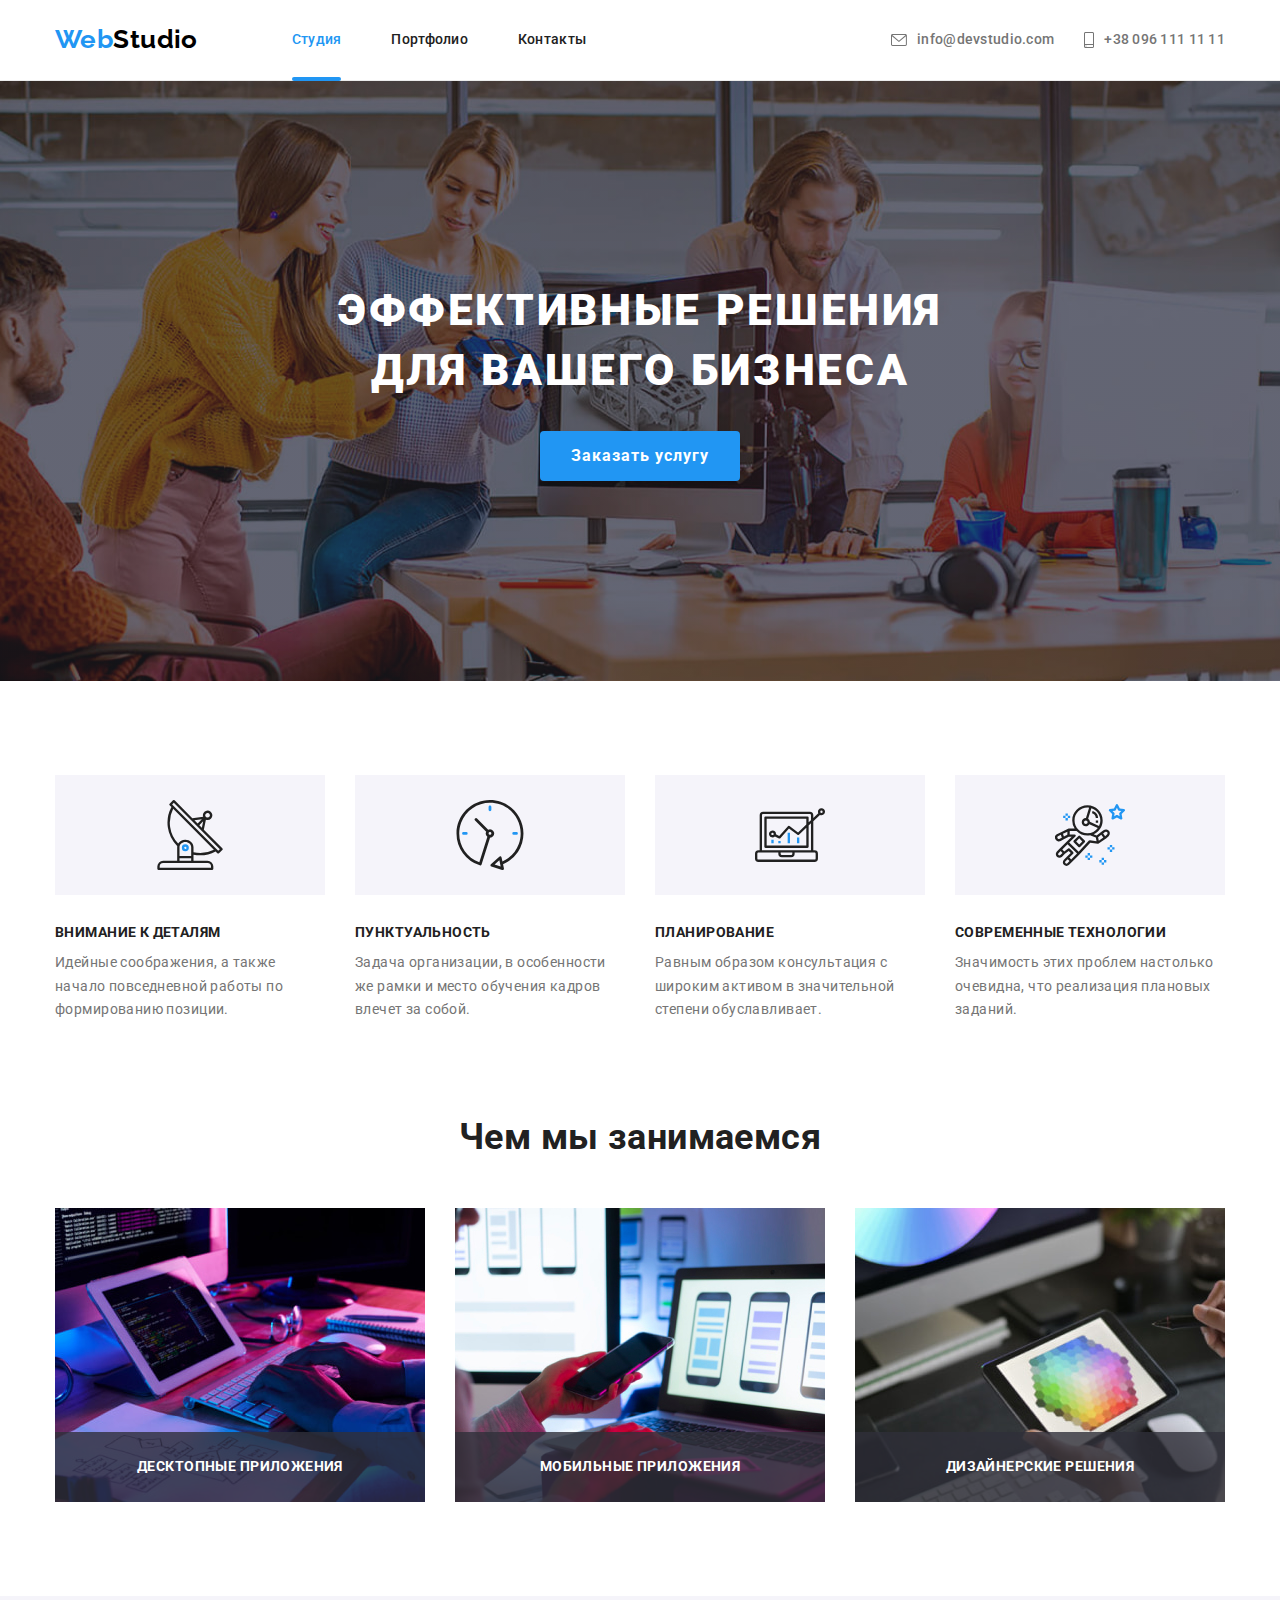
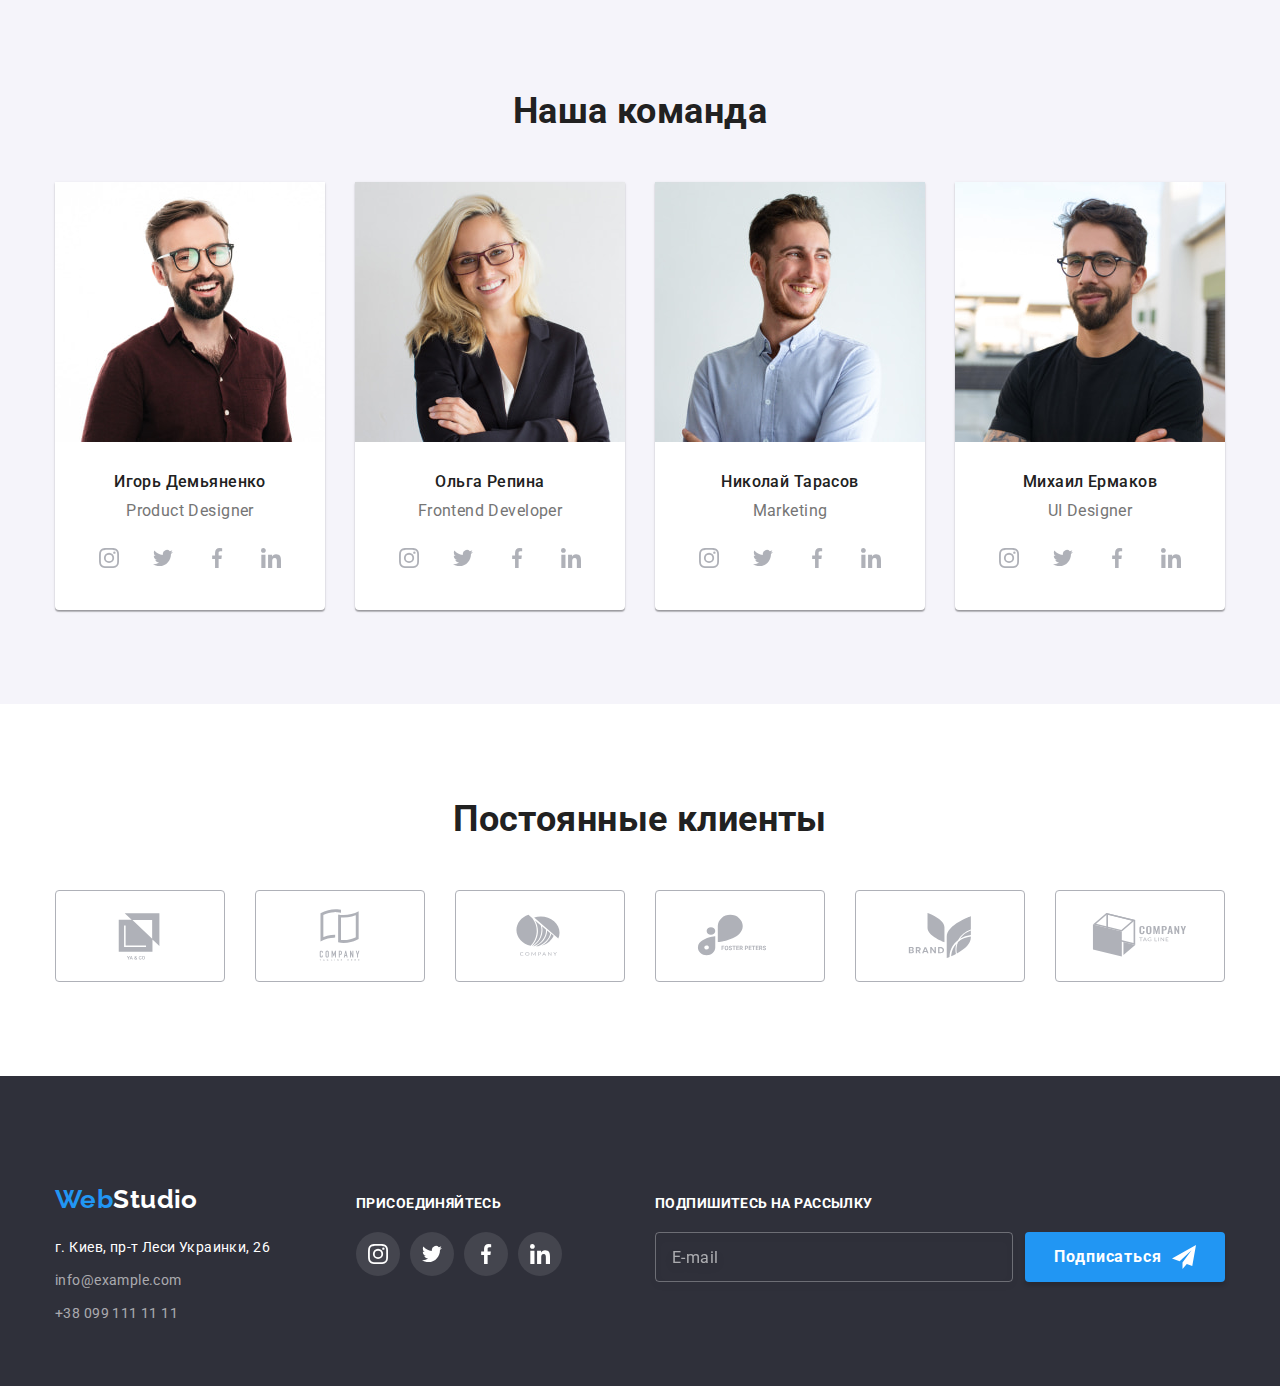
==== index.html @ 142574bc "Initial commit" ====
<!DOCTYPE html>
<html lang="ru">
<head>
    <meta charset="UTF-8">
    <meta http-equiv="X-UA-Compatible" content="IE=edge">
    <meta name="viewport" content="width=device-width, initial-scale=1.0">
    <title>Web studio</title>

    <link rel="preconnect" href="https://fonts.googleapis.com">
    <link rel="preconnect" href="https://fonts.gstatic.com" crossorigin>
    <link href="https://fonts.googleapis.com/css2?family=Raleway:wght@700&family=Roboto:wght@400;500;700;900&display=swap"
        rel="stylesheet">
    <link rel="stylesheet" href="https://cdnjs.cloudflare.com/ajax/libs/modern-normalize/1.1.0/modern-normalize.min.css">
    <link rel="stylesheet" href="./css/main.min.css">
</head>
<body>
<!-- Header -->
<header class="page-header">
    <div class="container">
        <nav class="nav">
            <a href="./" class="logo" lang="en"><span class="logo__accent">Web</span>Studio</a>
            <!-- modile modal -->
            <button class="menu-button is-open" type="button" aria-expanded="false" aria-controls="menu-container" data-menu-button>
                <svg width="40" height="40" aria-label="переключатель мобильного меню">
                    <use class="icon-cross" href="./images/icons.svg#icon-menu"></use>
                    <use class="icon-menu" href="./images/icons.svg#icon-cross"></use>
                </svg>
            </button>

            <div class="menu-container" id="menu-container" data-menu>
                <ul class="site-nav">
                    <li class="site-nav__item"><a href="./" class="site-nav__link site-nav__link--active ">Студия</a></li>
                    <li class="site-nav__item"><a href="./portfolio.html" class="site-nav__link">Портфолио</a></li>
                    <li class="site-nav__item"><a href="" class="site-nav__link">Контакты</a></li>
                </ul>
<!-- Contact-navigation -->
                <ul class="contact-nav">
                    <li class="contact-nav__item">
                        <a href="tel:+380961111111" class="contact-nav__link">
                            <svg class="contact-nav__icon" width="10" height="16">
                                <use href="./images/icons.svg#icon-smartphone"></use>
                            </svg>
                            +38 096 111 11 11
                        </a>
                    </li>
                    <li class="contact-nav__item">
                        <a href="mailto:info@devstudio.com" class="contact-nav__link">
                            <svg class="contact-nav__icon" width="16" height="12">
                                <use href="./images/icons.svg#icon-envelope"></use>
                            </svg>
                            info@devstudio.com
                        </a>
                    </li>
                    
                </ul>

                <!-- Mobile social navigation -->
                <ul class="mobile-social-nav">
                    <li class="mobile-social-nav__item">
                        <a class="mobile-social-nav__link" href="">Instagram</a>
                        <svg class="mobile-social-nav__line" width="1" height="22" fill="none" xmlns="http://www.w3.org/2000/svg">
                            <path stroke="#212121" stroke-opacity=".2" d="M.5 0v22" />
                        </svg>
                    </li>
                    <li class="mobile-social-nav__item">
                        <a class="mobile-social-nav__link" href="">Twitter</a>
                        <svg class="mobile-social-nav__line" width="1" height="22" fill="none" xmlns="http://www.w3.org/2000/svg">
                            <path stroke="#212121" stroke-opacity=".2" d="M.5 0v22" />
                        </svg>
                    </li>
                    <li class="mobile-social-nav__item">
                        <a class="mobile-social-nav__link" href="">Facebook</a>
                        <svg class="mobile-social-nav__line" width="1" height="22" fill="none" xmlns="http://www.w3.org/2000/svg">
                            <path stroke="#212121" stroke-opacity=".2" d="M.5 0v22" />
                        </svg>
                    </li>
                    <li class="mobile-social-nav__item">
                        <a class="mobile-social-nav__link" href="">LinkedIn</a>
                        
                    </li>
                </ul>
            </div>
        </nav>

        
    </div>
</header>


<!-- Main -->
<main>

    <!-- Hero -->
    <section class="hero hero__overlay">
        <div class="container hero__container">
            <h1 class="hero__title">Эффективные решения для вашего бизнеса</h1>
            <button type="button" class="form-button" data-modal-open>Заказать услугу</button>
    
            <!-- Hero Modal Window -->
            <div class="backdrop is-hidden" data-modal>
                <div class="modal">
                    <button type="button" class="modal__close-button" data-modal-close>
                        <svg class="modal__close-icon">
                            <use href="./images/icons.svg#icon-close-black"></use>
                        </svg>
                    </button>
<!-- backdrop is-hidden -->

                    <!-- Hero Modal Form -->
                    <form class="form">
                        <h2 class="form__title">Оставьте свои данные, мы вам перезвоним</h2>
    
                        <label class="form__field">
                            <span class="form__label">Имя</span>
                            <input type="name" name="name" class="form__input">
                            <svg class="form__icon" width="18" height="18">
                                <use href="./images/icons.svg#icon-form-person"></use>
                            </svg>
                        </label>
    
                        <label class="form__field">
                            <span class="form__label">Телефон</span>
                            <input type="tel" name="tel" class="form__input">
                            <svg class="form__icon" width="18" height="18">
                                <use href="./images/icons.svg#icon-form-phone"></use>
                            </svg>
                        </label>
    
                        <label class="form__field">
                            <span class="form__label">Почта</span>
                            <input type="email" name="email" class="form__input">
                            <svg class="form__icon" width="18" height="18">
                                <use href="./images/icons.svg#icon-form-email"></use>
                            </svg>
                        </label>
    
                        <label class="form__field form__field--end">
                            <span class="form__label">Комментарий</span>
                            <textarea name="comment" class="form__textarea" id="user-comment" rows="6"
                                placeholder="Введите текст"></textarea>
                        </label>
    <!-- Checkbox Policy -->
                        <label class="checkbox__field">
                            <input type="checkbox" name="policy" class="checkbox">
                            <span class="checkbox__icon">
                                <svg class="icon-checked" width="16" height="15">
                                    <use href="./images/icons.svg#icon-checked"></use>
                                </svg>
                            </span>
                        
                            <span class="checkbox__label">Соглашаюсь с рассылкой и принимаю <a href=""
                                    class="checkbox__link link">Условия договора</a></span>
    
                        </label>
    
                        <button type="submit" class="form-button">Отправить</button>
                    </form>
                </div>
            </div>
        </div>
    </section>

    <!-- Особенности -->
    <section class="section features__section">
        <div class="container">
            <h2 class="section__title visually-hidden">Особенности</h2>
            <ul class="features">
                <li class="features__item">
                    <div class="features__icon-bgc">
                        <svg class="features__icon">
                            <use href="./images/icons.svg#icon-antenna"></use>
                        </svg>
                    </div>
                    <h3 class="features__title">Внимание к деталям</h3>
                    <p class="features__text">Идейные соображения, а также начало повседневной работы по формированию
                        позиции.</p>
                </li>
    
                <li class="features__item icon-clock">
                    <div class="features__icon-bgc">
                        <svg class="features__icon">
                            <use href="./images/icons.svg#icon-clock"></use>
                        </svg>
                    </div>
                    <h3 class="features__title">Пунктуальность</h3>
                    <p class="features__text">Задача организации, в особенности же рамки и место обучения кадров влечет за
                        собой.</p>
                </li>
    
                <li class="features__item icon-diagram">
                    <div class="features__icon-bgc">
                        <svg class="features__icon">
                            <use href="./images/icons.svg#icon-diagram"></use>
                        </svg>
                    </div>
                    <h3 class="features__title">Планирование</h3>
                    <p class="features__text">Равным образом консультация с широким активом в значительной степени
                        обуславливает.</p>
                </li>
    
                <li class="features__item icon-astronaut">
                    <div class="features__icon-bgc">
                        <svg class="features__icon">
                            <use href="./images/icons.svg#icon-astronaut"></use>
                        </svg>
                    </div>
                    <h3 class="features__title">Современные технологии</h3>
                    <p class="features__text">Значимость этих проблем настолько очевидна, что реализация плановых заданий.
                    </p>
                </li>
            </ul>
        </div>
    </section>

    <!-- Чем мы занимаемся -->
    <section class="section services__section">
        <div class="container">
            <h2 class="section__title">Чем мы занимаемся</h2>
            <ul class="services">
                <li class="services__item">
                    <img src="./images/services/box-1.jpg" alt="Написание кода" width="370" height="294"
                        class="services__thumb">
                    <p class="services__name">Десктопные приложения</p>
                </li>
                <li class="services__item">
                    <img src="./images/services/box-2.jpg" alt="Разработка мобильной версии программы" width="370"
                        height="294" class="services__thumb">
                    <p class="services__name">Мобильные приложения</p>
                </li>
                <li class="services__item">
                    <img src="./images/services/box-3.jpg" alt="Дизайн сайта" width="370" height="294"
                        class="services__thumb">
                    <p class="services__name">Дизайнерские решения</p>
                </li>
            </ul>
        </div>
    </section>
    
    <!-- Наша команда -->
    <section class="team__section section">
        <div class="container">
            <h2 class="section__title">Наша команда</h2>
            <ul class="team-card-set">
    
    
                <!-- Team member №1 -->
                <li class="team-member">
                    <div class="team-member__thumb">
                        <img srcset="
                        ./images/team/T1-270.jpg 270w,
                        ./images/team/T1-450.jpg 450w,
                        ./images/team/T1-354.jpg 354w,
                        ./images/team/T1-540.jpg 540w,
                        ./images/team/T1-708.jpg 708w,
                        ./images/team/T1-900.jpg 900w" 
                        src="./images/team/T1-270.jpg"
                        alt="Игорь Демьяненко"
                        sizes="(min-width:1200px) 270px,(min-width:768px) 354px, (min-width:480px) 450px, 100vw" 
                        class="team-member__img"
                        >
                    </div>
    
                    <div class="team-member__meta">
                        <h3 class="team-member__name">Игорь Демьяненко</h3>
                        <p class="team-member__position" lang="en">Product Designer</p>
                        <!-- Links to social networks of a team member -->
                        <ul class="social-connect">
                            <!-- instagram -->
                            <li class="social-connect__item">
                                <a href="" class="social-connect__link">
                                    <svg class="social-connect__icon" width="20" height="20">
                                        <use href="./images/icons.svg#icon-instagram"></use>
                                    </svg>
                                </a>
                            </li>
                            <!-- twitter -->
                            <li class="social-connect__item">
                                <a href="" class="social-connect__link">
                                    <svg class="social-connect__icon" width="20" height="20">
                                        <use href="./images/icons.svg#icon-twitter"></use>
                                    </svg>
                                </a>
                            </li>
                            <!-- facebook -->
                            <li class="social-connect__item">
                                <a href="" class="social-connect__link">
                                    <svg class="social-connect__icon" width="20" height="20">
                                        <use href="./images/icons.svg#icon-facebook"></use>
                                    </svg>
                                </a>
                            </li>
                            <!-- linkedin -->
                            <li class="social-connect__item">
                                <a href="" class="social-connect__link">
                                    <svg class="social-connect__icon" width="20" height="20">
                                        <use href="./images/icons.svg#icon-linkedin"></use>
                                    </svg>
                                </a>
                            </li>
                        </ul>
                    </div>
                </li>
    
                <!-- Team member №2 -->
                <li class="team-member">
                    <div class="team-member__thumb">
                        <img srcset="
                        ./images/team/T2-270.jpg 270w,
                        ./images/team/T2-450.jpg 450w,
                        ./images/team/T2-354.jpg 354w,
                        ./images/team/T2-540.jpg 540w,
                        ./images/team/T2-708.jpg 708w,
                        ./images/team/T2-900.jpg 900w" 
                        src="./images/team/T2-270.jpg"
                        alt="Ольга Репина"
                        sizes="(min-width:1200px) 270px,(min-width:768px) 354px, (min-width:480px) 450px, 100vw" 
                        class="team-member__img"
                        >
                    </div>
                    <!-- <div class="team-member__thumb">
                        <img srcset="
                        ./images/team/img-1.jpg 270w,
                        ./images/team/img-1@2x.jpg 540w"
                        src="./images/team/img.jpg" 
                        alt="Ольга Репина"
                        sizes="(min-width:1200px) 25vw,(min-width:768px) 50vw, 100vw"
                        class="team-member__img" 
                        >
                    </div> -->
    
                    <div class="team-member__meta">
                        <h3 class="team-member__name">Ольга Репина</h3>
                        <p class="team-member__position" lang="en">Frontend Developer</p>
                        <!-- Links to social networks of a team member -->
                        <ul class="social-connect">
                            <!-- instagram -->
                            <li class="social-connect__item">
                                <a href="" class="social-connect__link">
                                    <svg class="social-connect__icon" width="20" height="20">
                                        <use href="./images/icons.svg#icon-instagram"></use>
                                    </svg>
                                </a>
                            </li>
                            <!-- twitter -->
                            <li class="social-connect__item">
                                <a href="" class="social-connect__link">
                                    <svg class="social-connect__icon" width="20" height="20">
                                        <use href="./images/icons.svg#icon-twitter"></use>
                                    </svg>
                                </a>
                            </li>
                            <!-- facebook -->
                            <li class="social-connect__item">
                                <a href="" class="social-connect__link">
                                    <svg class="social-connect__icon" width="20" height="20">
                                        <use href="./images/icons.svg#icon-facebook"></use>
                                    </svg>
                                </a>
                            </li>
                            <!-- linkedin -->
                            <li class="social-connect__item">
                                <a href="" class="social-connect__link">
                                    <svg class="social-connect__icon" width="20" height="20">
                                        <use href="./images/icons.svg#icon-linkedin"></use>
                                    </svg>
                                </a>
                            </li>
                        </ul>
                    </div>
                </li>
    
                <!-- Team member №3 -->
                <li class="team-member">
                    <div class="team-member__thumb">
                        <img srcset="
                        ./images/team/T3-270.jpg 270w,
                        ./images/team/T3-450.jpg 450w,
                        ./images/team/T3-354.jpg 354w,
                        ./images/team/T3-540.jpg 540w,
                        ./images/team/T3-708.jpg 708w,
                        ./images/team/T3-900.jpg 900w" 
                        src="./images/team/T3-270.jpg"
                        alt="Николай Тарасов"
                        sizes="(min-width:1200px) 270px,(min-width:768px) 354px, (min-width:480px) 450px, 100vw" 
                        class="team-member__img"
                        >
                    </div>
                    <!-- <div class="team-member__thumb"><img 
                        srcset="
                        ./images/team/img-2.jpg 270w,
                        ./images/team/img-2@2x.jpg 540w"
                        src="./images/team/img-2.jpg" 
                        alt="Николай Тарасов" 
                        sizes="(min-width:1200px) 25vw,(min-width:768px) 50vw, 100vw"
                        class="team-member__img"
                        >
                    </div> -->
    
                    <div class="team-member__meta">
                        <h3 class="team-member__name">Николай Тарасов</h3>
                        <p class="team-member__position" lang="en">Marketing</p>
                        <!-- Links to social networks of a team member -->
                        <ul class="social-connect">
                            <!-- instagram -->
                            <li class="social-connect__item">
                                <a href="" class="social-connect__link">
                                    <svg class="social-connect__icon" width="20" height="20">
                                        <use href="./images/icons.svg#icon-instagram"></use>
                                    </svg>
                                </a>
                            </li>
                            <!-- twitter -->
                            <li class="social-connect__item">
                                <a href="" class="social-connect__link">
                                    <svg class="social-connect__icon" width="20" height="20">
                                        <use href="./images/icons.svg#icon-twitter"></use>
                                    </svg>
                                </a>
                            </li>
                            <!-- facebook -->
                            <li class="social-connect__item">
                                <a href="" class="social-connect__link">
                                    <svg class="social-connect__icon" width="20" height="20">
                                        <use href="./images/icons.svg#icon-facebook"></use>
                                    </svg>
                                </a>
                            </li>
                            <!-- linkedin -->
                            <li class="social-connect__item">
                                <a href="" class="social-connect__link">
                                    <svg class="social-connect__icon" width="20" height="20">
                                        <use href="./images/icons.svg#icon-linkedin"></use>
                                    </svg>
                                </a>
                            </li>
                        </ul>
                    </div>
                </li>
    
                <!-- Team member №4 -->
                <li class="team-member">
                    <div class="team-member__thumb">
                        <img srcset="
                        ./images/team/T4-270.jpg 270w,
                        ./images/team/T4-450.jpg 450w,
                        ./images/team/T4-354.jpg 354w,
                        ./images/team/T4-540.jpg 540w,
                        ./images/team/T4-708.jpg 708w,
                        ./images/team/T4-900.jpg 900w" 
                        src="./images/team/T4-270.jpg"
                        alt="Михаил Ермаков"
                        sizes="(min-width:1200px) 270px,(min-width:768px) 354px, (min-width:480px) 450px, 100vw" 
                        class="team-member__img"
                        >
                    </div>
                    <!-- <div class="team-member__thumb"><img 
                        srcset="
                        ./images/team/img-3.jpg 270w,
                        ./images/team/img-3@2x.jpg 540w"
                        src="./images/team/img-3.jpg" 
                        alt="Михаил Ермаков"
                        sizes="(min-width:1200px) 25vw,(min-width:768px) 50vw, 100vw"
                        class="team-member__img"
                        >
                    </div> -->
    
                    <div class="team-member__meta">
                        <h3 class="team-member__name">Михаил Ермаков</h3>
                        <p class="team-member__position" lang="en">UI Designer</p>
                        <!-- Links to social networks of a team member -->
                        <ul class="social-connect">
                            <!-- instagram -->
                            <li class="social-connect__item">
                                <a href="" class="social-connect__link">
                                    <svg class="social-connect__icon" width="20" height="20">
                                        <use href="./images/icons.svg#icon-instagram"></use>
                                    </svg>
                                </a>
                            </li>
                            <!-- twitter -->
                            <li class="social-connect__item">
                                <a href="" class="social-connect__link">
                                    <svg class="social-connect__icon" width="20" height="20">
                                        <use href="./images/icons.svg#icon-twitter"></use>
                                    </svg>
                                </a>
                            </li>
                            <!-- facebook -->
                            <li class="social-connect__item">
                                <a href="" class="social-connect__link">
                                    <svg class="social-connect__icon" width="20" height="20">
                                        <use href="./images/icons.svg#icon-facebook"></use>
                                    </svg>
                                </a>
                            </li>
                            <!-- linkedin -->
                            <li class="social-connect__item">
                                <a href="" class="social-connect__link">
                                    <svg class="social-connect__icon" width="20" height="20">
                                        <use href="./images/icons.svg#icon-linkedin"></use>
                                    </svg>
                                </a>
                            </li>
                        </ul>
                    </div>
                </li>
            </ul>
        </div>
    </section>
    
    <!-- Постоянные клиенты -->
    <section class="section">
        <div class="container">
            <h2 class="section__title">Постоянные клиенты</h2>
            <ul class="clients">
                <li class="clients__item">
                    <a href="" class="clients__link">
                        <svg class="clients__icon">
                            <use href="./images/icons.svg#icon-client-logo-1"></use>
                        </svg>
                    </a>
                </li>
                <li class="clients__item">
                    <a href="" class="clients__link">
                        <svg class="clients__icon">
                            <use href="./images/icons.svg#icon-client-logo-2"></use>
                        </svg>
                    </a>
                </li>
                <li class="clients__item">
                    <a href="" class="clients__link">
                        <svg class="clients__icon">
                            <use href="./images/icons.svg#icon-client-logo-3"></use>
                        </svg>
                    </a>
                </li>
                <li class="clients__item">
                    <a href="" class="clients__link">
                        <svg class="clients__icon">
                            <use href="./images/icons.svg#icon-client-logo-4"></use>
                        </svg>
                    </a>
                </li>
                <li class="clients__item">
                    <a href="" class="clients__link">
                        <svg class="clients__icon">
                            <use href="./images/icons.svg#icon-client-logo-5"></use>
                        </svg>
                    </a>
                </li>
                <li class="clients__item">
                    <a href="" class="clients__link">
                        <svg class="clients__icon">
                            <use href="./images/icons.svg#icon-client-logo-6"></use>
                        </svg>
                    </a>
                </li>
            </ul>
        </div>
    </section>

</main>


<!-- Footer -->
<footer class="page-footer">
    <div class="container page-footer__container">
        <!-- Column-1 -->
        <div class="footer-column-address">
            <a href="./" class="logo logo--inverse" lang="en">
                <span class="logo__accent">Web</span>Studio
            </a>

            <address class="address">
                <ul class="address__list">
                    <li class="address__item"><a href="https://goo.gl/maps/2UURq9KAm3fEJeZc8" target="_blank" rel="noopener noreferrer"
                            class="address__link">г. Киев, пр-т Леси Украинки, 26</a></li>
                    <li class="address__item"><a href="mailto:info@example.com" class="address__link">info@example.com</a></li>
                    <li class="address__item"><a href="tel:+380991111111" class="address__link">+38 099 111 11 11</a></li>
                </ul>
            </address>
        </div>
        <!-- Column-2 -->
        <div class="footer-column-social">
            <h2 class="footer-column__title">присоединяйтесь</h2>
            <ul class="social-connect">
                <!-- instagram -->
                <li class="social-connect__item social-connect__item--darkmode">
                    <a href="" class="social-connect__link">
                        <svg class="social-connect__icon social-connect__icon--darkmode" width="20" height="20">
                            <use href="./images/icons.svg#icon-instagram"></use>
                        </svg>
                    </a>
                </li>
                <!-- twitter -->
                <li class="social-connect__item social-connect__item--darkmode">
                    <a href="" class="social-connect__link">
                        <svg class="social-connect__icon social-connect__icon--darkmode" width="20" height="20">
                            <use href="./images/icons.svg#icon-twitter"></use>
                        </svg>
                    </a>
                </li>
                <!-- facebook -->
                <li class="social-connect__item social-connect__item--darkmode">
                    <a href="" class="social-connect__link">
                        <svg class="social-connect__icon social-connect__icon--darkmode" width="20" height="20">
                            <use href="./images/icons.svg#icon-facebook"></use>
                        </svg>
                    </a>
                </li>
                <!-- linkedin -->
                <li class="social-connect__item social-connect__item--darkmode">
                    <a href="" class="social-connect__link">
                        <svg class="social-connect__icon social-connect__icon--darkmode" width="20" height="20">
                            <use href="./images/icons.svg#icon-linkedin"></use>
                        </svg>
                    </a>
                </li>
            </ul>
        </div>
        <!-- Column-3 -->
        <div class="footer-column-form">
            <h2 class="footer-column__title">Подпишитесь на рассылку</h2>
            <form class="footer-form">
                <label class="footer-form__field">
                    <input type="email" class="footer-form__input" name="E-mail" placeholder="E-mail">
                    <span class="footer-form__label visually-hidden">E-mail</span>
                </label>
                <button type="submit" class="form-button footer__form-button">
                    <span>Подписаться</span>
                    <svg class="form-button__icon form-button__icon--apend" width="24" height="24">
                        <use href="./images/icons.svg#icon-footer-form-send"></use>
                    </svg>
                </button>
            </form>
        </div>
    </div>
</footer>
<script src="./modal.js"></script>   
<script src="./menu.js"></script>
</body>
</html>
---- css/main.min.css ----
body{font-family:Roboto,sans-serif;font-size:14px;line-height:1.71;letter-spacing:0.03em;color:#757575;background-color:#fff}h1,h2,h3,p{margin:0}img{display:block;min-width:100%;height:auto}.container{margin:0 auto;padding:0 15px}@media screen and (min-width: 480px){.container{width:480px}}@media screen and (min-width: 768px){.container{width:768px}}@media screen and (min-width: 1200px){.container{width:1200px}}.form-button,.menu-button,.modal__close-button,.portfolio-button{display:inline-block;font-family:inherit;cursor:pointer;border:none;border-radius:4px}.social-connect,.site-nav,.contact-nav,.mobile-social-nav,.features,.services,.team-card-set,.clients,.filters,.portfolio,.address__list{list-style:none;margin:0;padding:0}.social-connect__link,.site-nav__link,.contact-nav__link,.mobile-social-nav__link,.portfolio__link,.address__link{text-decoration:none;color:inherit}.visually-hidden{position:absolute;white-space:nowrap;width:1px;height:1px;overflow:hidden;border:0;padding:0;clip:rect(0 0 0 0);-webkit-clip-path:inset(50%);clip-path:inset(50%);margin:-1px}.form-button{margin-right:auto;margin-left:auto;padding:0;width:200px;height:50px;font-weight:700;font-size:16px;line-height:1.88;letter-spacing:0.06em;-webkit-box-shadow:0px 4px 4px rgba(0,0,0,0.15);box-shadow:0px 4px 4px rgba(0,0,0,0.15);color:#fff;background:#2196f3;-webkit-transition:background-color 250ms cubic-bezier(0.4, 0, 0.2, 1);transition:background-color 250ms cubic-bezier(0.4, 0, 0.2, 1)}.form-button:hover,.form-button:focus{background-color:#188ce8}.form-button--apend{margin-left:12px}.form-button--prepend{margin-right:12px}.form-button__icon{width:24px;height:24px;fill:#ffffff}.form-button__icon--prepend{margin-right:10px}.form-button__icon--apend{margin-left:10px}.social-connect{display:-webkit-box;display:-ms-flexbox;display:flex;-webkit-box-pack:center;-ms-flex-pack:center;justify-content:center}.social-connect__item{border-radius:50%;background-color:#fff;-webkit-transition:background-color 250ms cubic-bezier(0.4, 0, 0.2, 1);transition:background-color 250ms cubic-bezier(0.4, 0, 0.2, 1)}.social-connect__item:not(:last-child){margin-right:10px}.social-connect__item--darkmode{background-color:rgba(255,255,255,0.1)}.social-connect__item:hover,.social-connect__item:focus{background-color:#2196f3}.social-connect__link{display:block;height:100%;padding:12px}.social-connect__icon{display:block;fill:#afb1b8;-webkit-transition:fill 250ms cubic-bezier(0.4, 0, 0.2, 1);transition:fill 250ms cubic-bezier(0.4, 0, 0.2, 1)}.social-connect__icon--darkmode{fill:#ffffff}.social-connect__item:hover .social-connect__icon,.social-connect__item:focus .social-connect__icon{fill:#ffffff}.page-header{position:relative;border-bottom:1px solid #ececec;background-color:#fff}@media screen and (max-width: 767px){.nav{display:-webkit-box;display:-ms-flexbox;display:flex;-webkit-box-align:center;-ms-flex-align:center;align-items:center;height:60px}}@media screen and (min-width: 768px){.nav{display:-webkit-box;display:-ms-flexbox;display:flex;-webkit-box-align:center;-ms-flex-align:center;align-items:center}}.menu-button{display:block;padding:0;margin-left:auto;background-color:transparent;z-index:998}@media screen and (min-width: 768px){.menu-button{display:none}}.menu-button .icon-cross{display:none}.menu-button.is-open .icon-cross{display:block}.menu-button.is-open .icon-menu{display:none}@media screen and (max-width: 767px){.menu-container{display:none;position:absolute;top:0;left:0;width:100%;padding:48px 15px 48px 40px;background-color:#fff}.menu-container.is-open{display:block;z-index:996}}@media screen and (min-width: 768px){.menu-container{display:-webkit-box;display:-ms-flexbox;display:flex;-webkit-box-align:center;-ms-flex-align:center;align-items:center;margin-left:auto}}@media screen and (max-width: 767px){.site-nav{margin-bottom:302px}}@media screen and (min-width: 768px){.site-nav{display:-webkit-box;display:-ms-flexbox;display:flex}}@media screen and (max-width: 767px){.site-nav__item:not(:last-child){margin-bottom:32px}}@media screen and (min-width: 768px){.site-nav__item:not(:last-child){margin-right:50px}}.site-nav__link{display:block;font-weight:500;letter-spacing:0.02em;color:#212121;-webkit-transition:color 250ms cubic-bezier(0.4, 0, 0.2, 1);transition:color 250ms cubic-bezier(0.4, 0, 0.2, 1)}@media screen and (max-width: 767px){.site-nav__link{font-size:40px;line-height:1.18}}@media screen and (min-width: 768px){.site-nav__link{padding:32px 0;font-size:14px;line-height:1.14}}.site-nav__link:hover,.site-nav__link:focus{color:#2196f3}.site-nav__link--active{position:relative;color:#2196f3}@media screen and (min-width: 768px){.site-nav__link--active::after{position:absolute;bottom:-1px;left:0;content:'';min-width:100%;height:4px;background-color:#2196f3;border-radius:2px}}@media screen and (max-width: 767px){.contact-nav{margin-bottom:64px;margin-left:auto}}@media screen and (min-width: 768px){.contact-nav{display:-webkit-box;display:-ms-flexbox;display:flex;-webkit-box-orient:vertical;-webkit-box-direction:reverse;-ms-flex-direction:column-reverse;flex-direction:column-reverse;margin-left:84px}}@media screen and (min-width: 1200px){.contact-nav{-webkit-box-orient:horizontal;-webkit-box-direction:reverse;-ms-flex-direction:row-reverse;flex-direction:row-reverse;margin-left:305px}}@media screen and (max-width: 767px){.contact-nav__item:first-child{margin-bottom:32px}.contact-nav__item:first-child .contact-nav__link{color:#2196f3;font-size:34px;line-height:1.18}}@media screen and (min-width: 768px) and (max-width: 1199px){.contact-nav__item:first-child{margin-top:10px}}@media screen and (min-width: 1200px){.contact-nav__item:first-child{margin-left:30px}}.contact-nav__link{font-weight:500;letter-spacing:0.02em;-webkit-transition:color 250ms cubic-bezier(0.4, 0, 0.2, 1);transition:color 250ms cubic-bezier(0.4, 0, 0.2, 1)}@media screen and (max-width: 767px){.contact-nav__link{font-size:24px;line-height:1.17}}@media screen and (min-width: 768px){.contact-nav__link{display:-webkit-box;display:-ms-flexbox;display:flex;-webkit-box-align:center;-ms-flex-align:center;align-items:center;font-size:14px;line-height:1.14}}.contact-nav__link:hover,.contact-nav__link:focus{color:#2196f3}.contact-nav__icon{display:block;margin-right:10px;fill:currentColor}@media screen and (max-width: 767px){.contact-nav__icon{display:none}}.mobile-social-nav{display:-webkit-box;display:-ms-flexbox;display:flex}@media screen and (min-width: 768px){.mobile-social-nav{display:none}}.mobile-social-nav__item{display:-webkit-box;display:-ms-flexbox;display:flex;-webkit-box-align:center;-ms-flex-align:center;align-items:center}.mobile-social-nav__line{margin-right:10px;margin-left:10px}.mobile-social-nav__link{font-style:normal;font-weight:500;font-size:18px;line-height:1.22;letter-spacing:0.02em;color:#2196f3}.logo{display:inline-block;font-family:Raleway,sans-serif;font-weight:700;font-size:26px;line-height:1.2;text-decoration:none;color:#000000}.logo--inverse{color:#ffffff}.logo__accent{color:#2196f3}.hero{padding:118px 0;text-align:center;background-color:#2f303a}@media screen and (min-width: 1200px){.hero{padding:200px 0}}.hero__overlay{margin:0 auto;background-image:-webkit-gradient(linear, left top, right top, from(rgba(47,48,58,0.4)), to(rgba(47,48,58,0.4))),url(../images/hero/hero-480.jpg);background-image:linear-gradient(to right, rgba(47,48,58,0.4), rgba(47,48,58,0.4)),url(../images/hero/hero-480.jpg);background-repeat:no-repeat;background-position:center;background-size:cover}@media screen and (min-device-pixel-ratio: 2), screen and (-webkit-min-device-pixel-ratio: 2), screen and (min-resolution: 192dpi), screen and (min-resolution: 2dppx){.hero__overlay{background-image:-webkit-gradient(linear, left top, right top, from(rgba(47,48,58,0.4)), to(rgba(47,48,58,0.4))),url(../images/hero/hero-480@2x.jpg);background-image:linear-gradient(to right, rgba(47,48,58,0.4), rgba(47,48,58,0.4)),url(../images/hero/hero-480@2x.jpg)}}@media screen and (min-width: 480px){.hero__overlay{max-width:768px;background-image:-webkit-gradient(linear, left top, right top, from(rgba(47,48,58,0.4)), to(rgba(47,48,58,0.4))),url(../images/hero/hero-768.jpg);background-image:linear-gradient(to right, rgba(47,48,58,0.4), rgba(47,48,58,0.4)),url(../images/hero/hero-768.jpg)}}@media screen and (min-width: 480px) and (min-device-pixel-ratio: 2), screen and (min-width: 480px) and (-webkit-min-device-pixel-ratio: 2), screen and (min-width: 480px) and (min-resolution: 192dpi), screen and (min-width: 480px) and (min-resolution: 2dppx){.hero__overlay{background-image:-webkit-gradient(linear, left top, right top, from(rgba(47,48,58,0.4)), to(rgba(47,48,58,0.4))),url(../images/hero/hero-768@2x.jpg);background-image:linear-gradient(to right, rgba(47,48,58,0.4), rgba(47,48,58,0.4)),url(../images/hero/hero-768@2x.jpg)}}@media screen and (min-width: 768px){.hero__overlay{max-width:1600px;background-image:-webkit-gradient(linear, left top, right top, from(rgba(47,48,58,0.4)), to(rgba(47,48,58,0.4))),url(../images/hero/hero-1200.jpg);background-image:linear-gradient(to right, rgba(47,48,58,0.4), rgba(47,48,58,0.4)),url(../images/hero/hero-1200.jpg)}}@media screen and (min-width: 768px) and (min-device-pixel-ratio: 2), screen and (min-width: 768px) and (-webkit-min-device-pixel-ratio: 2), screen and (min-width: 768px) and (min-resolution: 192dpi), screen and (min-width: 768px) and (min-resolution: 2dppx){.hero__overlay{background-image:-webkit-gradient(linear, left top, right top, from(rgba(47,48,58,0.4)), to(rgba(47,48,58,0.4))),url(../images/hero/hero-1200@2x.jpg);background-image:linear-gradient(to right, rgba(47,48,58,0.4), rgba(47,48,58,0.4)),url(../images/hero/hero-1200@2x.jpg)}}.hero__title{margin-bottom:30px;margin-right:auto;margin-left:auto;max-width:360px;font-weight:900;font-size:26px;line-height:1.62;letter-spacing:0.06em;text-transform:uppercase;color:#ffffff}@media screen and (min-width: 1200px){.hero__title{max-width:696px;font-size:44px;line-height:1.36}}.backdrop{position:fixed;left:0;top:0;width:100%;height:100%;background-color:rgba(0,0,0,0.2);opacity:1;-webkit-transition:opacity 250ms cubic-bezier(0.4, 0, 0.2, 1);transition:opacity 250ms cubic-bezier(0.4, 0, 0.2, 1);z-index:999;overflow-y:scroll}.modal{position:relative;left:50%;top:50%;-webkit-transform:translate(-50%, -50%) scale(1);transform:translate(-50%, -50%) scale(1);width:calc(100% - 30px);background-color:#fff;border-radius:4px;-webkit-box-shadow:0px 1px 3px rgba(0,0,0,0.12),0px 1px 1px rgba(0,0,0,0.14),0px 2px 1px rgba(0,0,0,0.2);box-shadow:0px 1px 3px rgba(0,0,0,0.12),0px 1px 1px rgba(0,0,0,0.14),0px 2px 1px rgba(0,0,0,0.2);opacity:1;-webkit-transition:opacity 250ms cubic-bezier(0.4, 0, 0.2, 1),-webkit-transform 250ms cubic-bezier(0.4, 0, 0.2, 1);transition:opacity 250ms cubic-bezier(0.4, 0, 0.2, 1),-webkit-transform 250ms cubic-bezier(0.4, 0, 0.2, 1);transition:transform 250ms cubic-bezier(0.4, 0, 0.2, 1),opacity 250ms cubic-bezier(0.4, 0, 0.2, 1);transition:transform 250ms cubic-bezier(0.4, 0, 0.2, 1),opacity 250ms cubic-bezier(0.4, 0, 0.2, 1),-webkit-transform 250ms cubic-bezier(0.4, 0, 0.2, 1)}@media screen and (min-width: 480px){.modal{width:450px}}@media screen and (min-width: 1200px){.modal{width:528px}}.backdrop.is-hidden .modal{-webkit-transform:translate(-50%, -50%) scale(0.5);transform:translate(-50%, -50%) scale(0.5);opacity:0}.backdrop.is-hidden{opacity:0;visibility:hidden;pointer-events:none}.modal__close-button{position:absolute;right:8px;top:8px;width:30px;height:30px;padding:6px;fill:#000;background-color:transparent;border:1px solid rgba(0,0,0,0.1);border-radius:50%;-webkit-transition:fill 250ms cubic-bezier(0.4, 0, 0.2, 1);transition:fill 250ms cubic-bezier(0.4, 0, 0.2, 1)}.modal__close-button:hover,.modal__close-button:focus{fill:#2196f3}.modal__close-icon{width:100%;height:100%}.form{padding:40px;text-align:center}.form__title{margin-bottom:30px;font-size:20px;line-height:1.5;color:#212121}@media screen and (min-width: 1200px){.form__title{line-height:1.15}}.form__field{position:relative;display:block;margin-bottom:28px;letter-spacing:0.01em}.form__field--end{margin-bottom:20px}.form__label{position:absolute;left:0;top:0;-webkit-transform:translateY(calc(-1 * (100% + 4px)));transform:translateY(calc(-1 * (100% + 4px)));font-size:12px;line-height:1.17}.form__input,.form__textarea{width:100%;height:40px;margin:0;padding-left:42px;padding-right:16px;font-size:14px;line-height:1.14;letter-spacing:0.01em;border:1px solid rgba(33,33,33,0.2);border-radius:4px;color:#212121;-webkit-transition:border 250ms cubic-bezier(0.4, 0, 0.2, 1);transition:border 250ms cubic-bezier(0.4, 0, 0.2, 1)}.form__input:focus-visible,.form__textarea:focus-visible{outline:1px solid #2196f3}.form__field:hover .form__input,.form__field:hover .form__textarea,.form__field:focus .form__input,.form__field:focus .form__textarea{border:1px solid #2196f3}.form__textarea{resize:none;height:120px;padding:12px 16px}.form__textarea::-webkit-input-placeholder{color:rgba(117,117,117,0.5)}.form__textarea:-ms-input-placeholder{color:rgba(117,117,117,0.5)}.form__textarea::-ms-input-placeholder{color:rgba(117,117,117,0.5)}.form__textarea::placeholder{color:rgba(117,117,117,0.5)}.form__icon{position:absolute;top:50%;left:15px;-webkit-transform:translateY(-50%);transform:translateY(-50%);fill:#212121;-webkit-transition:fill 250ms cubic-bezier(0.4, 0, 0.2, 1);transition:fill 250ms cubic-bezier(0.4, 0, 0.2, 1)}.form__field:hover .form__icon,.form__field:focus .form__icon{fill:#2196f3}.form__input:focus-visible+.form__icon,.form__textarea:focus-visible+.form__icon{fill:#2196f3}.checkbox__field{display:-webkit-box;display:-ms-flexbox;display:flex;-webkit-box-align:center;-ms-flex-align:center;align-items:center;-webkit-box-pack:center;-ms-flex-pack:center;justify-content:center;margin-bottom:30px}.checkbox{position:absolute;white-space:nowrap;width:1px;height:1px;overflow:hidden;border:0;padding:0;clip:rect(0 0 0 0);-webkit-clip-path:inset(50%);clip-path:inset(50%);margin:-1px}.checkbox__icon{position:relative;display:block;width:16px;height:15px;border:2px solid #212121;border-radius:2px;-webkit-transition:border-color 250ms cubic-bezier(0.4, 0, 0.2, 1);transition:border-color 250ms cubic-bezier(0.4, 0, 0.2, 1)}.icon-checked{position:absolute;left:-2px;top:-2px;opacity:0;-webkit-transition:opacity 250ms cubic-bezier(0.4, 0, 0.2, 1);transition:opacity 250ms cubic-bezier(0.4, 0, 0.2, 1)}.checkbox:checked+.checkbox__icon .icon-checked{opacity:1}.checkbox:checked+.checkbox__icon{border-color:#2196f3}.checkbox__label{margin-left:8px;font-size:12px;line-height:1.17}.checkbox__link{color:#2196f3;font-size:12px;line-height:1.17;-webkit-text-decoration-line:underline;text-decoration-line:underline}.section{padding:60px 0}@media screen and (min-width: 1200px){.section{padding:94px 0}}.section__title{margin-bottom:50px;font-size:36px;line-height:1.167;text-align:center;color:#212121}.features__section{padding-bottom:0}@media screen and (min-width: 768px){.features{display:-webkit-box;display:-ms-flexbox;display:flex;-ms-flex-wrap:wrap;flex-wrap:wrap;margin-left:calc(-1 * 30px);margin-top:calc(-1 * 30px)}}@media screen and (min-width: 768px){.features__item{-ms-flex-preferred-size:calc(100% / 2 - 30px);flex-basis:calc(100% / 2 - 30px);margin-left:30px;margin-top:30px}}@media screen and (min-width: 1200px){.features__item{-ms-flex-preferred-size:calc(100% / 4 - 30px);flex-basis:calc(100% / 4 - 30px);margin-left:30px;margin-top:30px}}@media screen and (max-width: 768px){.features__item{margin-bottom:30px}}.features__icon-bgc{display:-webkit-box;display:-ms-flexbox;display:flex;-webkit-box-pack:center;-ms-flex-pack:center;justify-content:center;-webkit-box-align:center;-ms-flex-align:center;align-items:center;height:120px;margin-bottom:30px;background-color:#f5f4fa}.features__icon{width:70px;height:70px}.features__title{margin-bottom:10px;font-size:14px;line-height:1.14;text-transform:uppercase;color:#212121}@media screen and (max-width: 767px){.features__title{text-align:center}}@media screen and (max-width: 1199px){.services__section{display:none}}.services{display:-webkit-box;display:-ms-flexbox;display:flex}.services__item{position:relative;text-align:center}.services__item:not(:last-child){margin-right:30px}.services__item::before{position:absolute;bottom:0;left:0;content:'';display:inline-block;min-height:70px;width:100%;padding:27px 0;background-color:rgba(47,48,58,0.8)}.services__name{position:absolute;bottom:0;left:0;display:block;width:100%;padding:27px 0;font-weight:700;line-height:1.14;text-transform:uppercase;text-align:center;color:#ffffff}.team__section{background-color:#f5f4fa}@media screen and (min-width: 768px){.team-card-set{display:-webkit-box;display:-ms-flexbox;display:flex;-ms-flex-wrap:wrap;flex-wrap:wrap;margin-left:calc(-1 * 30px);margin-top:calc(-1 * 30px)}}.team-member{background-color:#fff;-webkit-box-shadow:0px 1px 3px rgba(0,0,0,0.12),0px 1px 1px rgba(0,0,0,0.14),0px 2px 1px rgba(0,0,0,0.2);box-shadow:0px 1px 3px rgba(0,0,0,0.12),0px 1px 1px rgba(0,0,0,0.14),0px 2px 1px rgba(0,0,0,0.2);border-radius:0px 0px 4px 4px}@media screen and (max-width: 767px){.team-member{margin-bottom:30px}}@media screen and (min-width: 768px){.team-member{-ms-flex-preferred-size:calc(100% / 2 - 30px);flex-basis:calc(100% / 2 - 30px);margin-left:30px;margin-top:30px}}@media screen and (min-width: 1200px){.team-member{-ms-flex-preferred-size:calc(100% / 4 - 30px);flex-basis:calc(100% / 4 - 30px);margin-left:30px;margin-top:30px}}.team-member__meta{padding-top:30px;padding-bottom:30px}.team-member__name{margin-bottom:10px;font-weight:500;font-size:16px;line-height:1.19;text-align:center;color:#212121}.team-member__position{margin-bottom:16px;font-weight:400;font-size:16px;line-height:1.19;text-align:center}.clients{display:-webkit-box;display:-ms-flexbox;display:flex;-ms-flex-wrap:wrap;flex-wrap:wrap;margin-left:calc(-1 * 30px);margin-top:calc(-1 * 30px);-webkit-box-pack:center;-ms-flex-pack:center;justify-content:center}.clients__item{min-width:170px;height:92px}@media screen and (max-width: 767px){.clients__item{-ms-flex-preferred-size:calc(100% / 2 - 30px);flex-basis:calc(100% / 2 - 30px);margin-left:30px;margin-top:30px}}@media screen and (min-width: 768px){.clients__item{-ms-flex-preferred-size:calc(100% / 3 - 30px);flex-basis:calc(100% / 3 - 30px);margin-left:30px;margin-top:30px}}@media screen and (min-width: 1200px){.clients__item{-ms-flex-preferred-size:calc(100% / 6 - 30px);flex-basis:calc(100% / 6 - 30px);margin-left:30px;margin-top:30px}}.clients__link{display:-webkit-box;display:-ms-flexbox;display:flex;-webkit-box-pack:center;-ms-flex-pack:center;justify-content:center;-webkit-box-align:center;-ms-flex-align:center;align-items:center;height:92px;fill:#afb1b8;border:1px solid #afb1b8;border-radius:4px;-webkit-transition:border 250ms cubic-bezier(0.4, 0, 0.2, 1);transition:border 250ms cubic-bezier(0.4, 0, 0.2, 1)}.clients__link:hover,.clients__link:focus{border:1px solid #2196f3}.clients__icon{width:106px;height:60px;-webkit-transition:fill 250ms cubic-bezier(0.4, 0, 0.2, 1);transition:fill 250ms cubic-bezier(0.4, 0, 0.2, 1)}.clients__link:hover .clients__icon,.clients__link:focus .clients__icon{fill:#2196f3}.filters{display:-webkit-box;display:-ms-flexbox;display:flex;-ms-flex-wrap:wrap;flex-wrap:wrap;margin-bottom:50px}@media screen and (max-width: 767px){.filters{-ms-flex-line-pack:justify;align-content:space-between;height:91px}}@media screen and (min-width: 768px){.filters{-webkit-box-pack:center;-ms-flex-pack:center;justify-content:center}}.filters__item:not(:last-child){margin-right:8px}.portfolio-button{-ms-flex-negative:0;flex-shrink:0;padding:6px 22px;font-weight:500;font-size:16px;line-height:1.62;text-align:center;color:#212121;background-color:#f5f4fa;-webkit-transition:color 250ms cubic-bezier(0.4, 0, 0.2, 1),background-color 250ms cubic-bezier(0.4, 0, 0.2, 1),-webkit-box-shadow 250ms cubic-bezier(0.4, 0, 0.2, 1);transition:color 250ms cubic-bezier(0.4, 0, 0.2, 1),background-color 250ms cubic-bezier(0.4, 0, 0.2, 1),-webkit-box-shadow 250ms cubic-bezier(0.4, 0, 0.2, 1);transition:color 250ms cubic-bezier(0.4, 0, 0.2, 1),background-color 250ms cubic-bezier(0.4, 0, 0.2, 1),box-shadow 250ms cubic-bezier(0.4, 0, 0.2, 1);transition:color 250ms cubic-bezier(0.4, 0, 0.2, 1),background-color 250ms cubic-bezier(0.4, 0, 0.2, 1),box-shadow 250ms cubic-bezier(0.4, 0, 0.2, 1),-webkit-box-shadow 250ms cubic-bezier(0.4, 0, 0.2, 1)}.portfolio-button:hover,.portfolio-button:focus{color:#fff;background-color:#2196f3;-webkit-box-shadow:0px 3px 1px rgba(0,0,0,0.1),0px 1px 2px rgba(0,0,0,0.08),0px 2px 2px rgba(0,0,0,0.12);box-shadow:0px 3px 1px rgba(0,0,0,0.1),0px 1px 2px rgba(0,0,0,0.08),0px 2px 2px rgba(0,0,0,0.12)}@media screen and (min-width: 768px){.portfolio{display:-webkit-box;display:-ms-flexbox;display:flex;-ms-flex-wrap:wrap;flex-wrap:wrap;margin-left:calc(-1 * 30px);margin-top:calc(-1 * 30px)}}.portfolio__item{-webkit-transition:-webkit-box-shadow 250ms cubic-bezier(0.4, 0, 0.2, 1);transition:-webkit-box-shadow 250ms cubic-bezier(0.4, 0, 0.2, 1);transition:box-shadow 250ms cubic-bezier(0.4, 0, 0.2, 1);transition:box-shadow 250ms cubic-bezier(0.4, 0, 0.2, 1), -webkit-box-shadow 250ms cubic-bezier(0.4, 0, 0.2, 1)}@media screen and (max-width: 767px){.portfolio__item:not(:last-child){margin-bottom:30px}}@media screen and (min-width: 768px){.portfolio__item{-ms-flex-preferred-size:calc(100% / 2 - 30px);flex-basis:calc(100% / 2 - 30px);margin-left:30px;margin-top:30px}}@media screen and (min-width: 1200px){.portfolio__item{-ms-flex-preferred-size:calc(100% / 3 - 30px);flex-basis:calc(100% / 3 - 30px);margin-left:30px;margin-top:30px}}.portfolio__item:hover,.portfolio__itemfocus{-webkit-box-shadow:0px 1px 1px rgba(0,0,0,0.12),0px 4px 4px rgba(0,0,0,0.06),1px 4px 6px rgba(0,0,0,0.16);box-shadow:0px 1px 1px rgba(0,0,0,0.12),0px 4px 4px rgba(0,0,0,0.06),1px 4px 6px rgba(0,0,0,0.16)}.portfolio__thumb{position:relative;overflow:hidden}@media screen and (min-width: 480px){.portfolio__img{width:100%}}.portfolio__overlay{position:absolute;left:0;top:0;-webkit-transform:translatey(100%);transform:translatey(100%);width:100%;height:100%;padding:63px 24px;background-color:rgba(33,150,243,0.9);-webkit-transition:-webkit-transform 250ms cubic-bezier(0.4, 0, 0.2, 1);transition:-webkit-transform 250ms cubic-bezier(0.4, 0, 0.2, 1);transition:transform 250ms cubic-bezier(0.4, 0, 0.2, 1);transition:transform 250ms cubic-bezier(0.4, 0, 0.2, 1), -webkit-transform 250ms cubic-bezier(0.4, 0, 0.2, 1)}.portfolio__item:hover .portfolio__overlay,.portfolio__item:focus .portfolio__overlay{-webkit-transform:translateX(0);transform:translateX(0)}.portfolio__content{font-size:18px;line-height:1.56;color:#ffffff}.portfolio__meta{padding:20px 24px;border-bottom:1px solid #eeeeee;border-left:1px solid #eeeeee;border-right:1px solid #eeeeee}.portfolio__name{font-size:18px;line-height:2;letter-spacing:0.06em;color:#212121}.portfolio__branch{font-size:16px;line-height:1.87}.page-footer{padding-top:60px;padding-bottom:60px;color:#fff;background-color:#2f303a;text-align:center}@media screen and (min-width: 1200px){.page-footer{text-align:left}}@media screen and (min-width: 768px){.page-footer__container{display:-webkit-box;display:-ms-flexbox;display:flex;-ms-flex-wrap:wrap;flex-wrap:wrap;-webkit-box-align:baseline;-ms-flex-align:baseline;align-items:baseline}}@media screen and (min-width: 1200px){.page-footer__container{-ms-flex-wrap:no-wrap;flex-wrap:no-wrap}}.footer-column__title{margin-bottom:20px;font-size:14px;line-height:1.14;text-transform:uppercase}@media screen and (min-width: 768px) and (max-width: 1199px){.footer-column-address{width:232px;margin-left:61px}}@media screen and (min-width: 1200px){.footer-column-address{width:231px}}.address{margin-top:20px}.address__item:not(:first-child){color:rgba(255,255,255,0.6)}.address__item:not(:last-child){margin-bottom:9px}.address__link{font-style:normal;-webkit-transition:color 250ms cubic-bezier(0.4, 0, 0.2, 1);transition:color 250ms cubic-bezier(0.4, 0, 0.2, 1)}.address__link:hover,.address__link:focus{color:#2196f3}@media screen and (max-width: 767px){.footer-column-social{margin-top:60px}}@media screen and (min-width: 768px){.footer-column-social{margin-left:165px}}@media screen and (min-width: 1200px){.footer-column-social{margin-left:70px}}.footer-column-form{margin-top:60px}@media screen and (min-width: 768px){.footer-column-form{margin-left:166px;width:450px}}@media screen and (min-width: 1200px){.footer-column-form{margin-left:auto;width:570px}}@media screen and (min-width: 1200px){.footer-form{display:-webkit-box;display:-ms-flexbox;display:flex}}.footer-form__field{display:inline-block;width:100%}@media screen and (max-width: 1199px){.footer-form__field{margin-bottom:20px}}.footer-form__input{width:358px;height:50px;padding-left:16px;padding-right:16px;margin:0;font-size:16px;line-height:1.25;letter-spacing:0.03em;border:1px solid rgba(255,255,255,0.3);-webkit-filter:drop-shadow(0px 4px 4px rgba(0,0,0,0.15));filter:drop-shadow(0px 4px 4px rgba(0,0,0,0.15));border-radius:4px;color:inherit;background-color:transparent}.footer-form__input::-webkit-input-placeholder{color:rgba(255,255,255,0.6)}.footer-form__input:-ms-input-placeholder{color:rgba(255,255,255,0.6)}.footer-form__input::-ms-input-placeholder{color:rgba(255,255,255,0.6)}.footer-form__input::placeholder{color:rgba(255,255,255,0.6)}.footer__form-button{display:-webkit-inline-box;display:-ms-inline-flexbox;display:inline-flex;-webkit-box-align:center;-ms-flex-align:center;align-items:center;-webkit-box-pack:center;-ms-flex-pack:center;justify-content:center;-ms-flex-negative:0;flex-shrink:0;margin-left:12px;margin-right:0}
/*# sourceMappingURL=main.min.css.map */
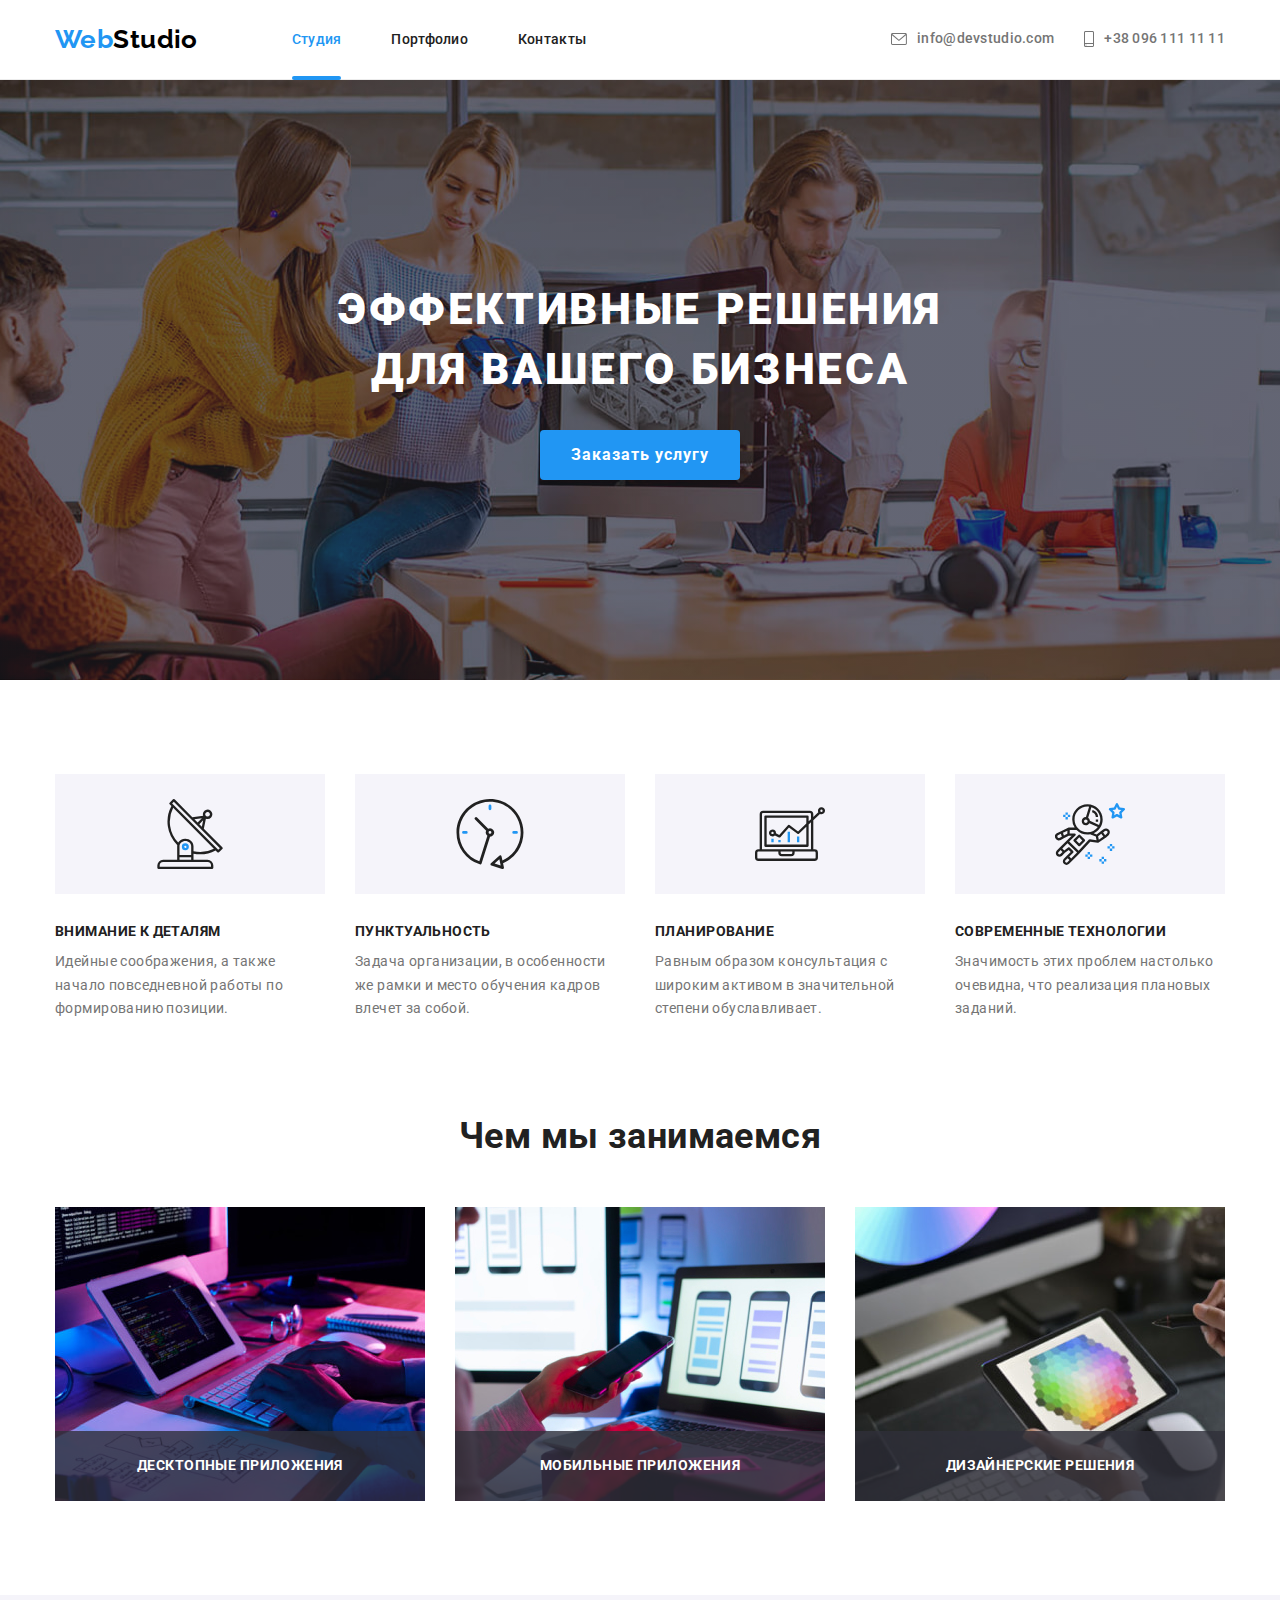
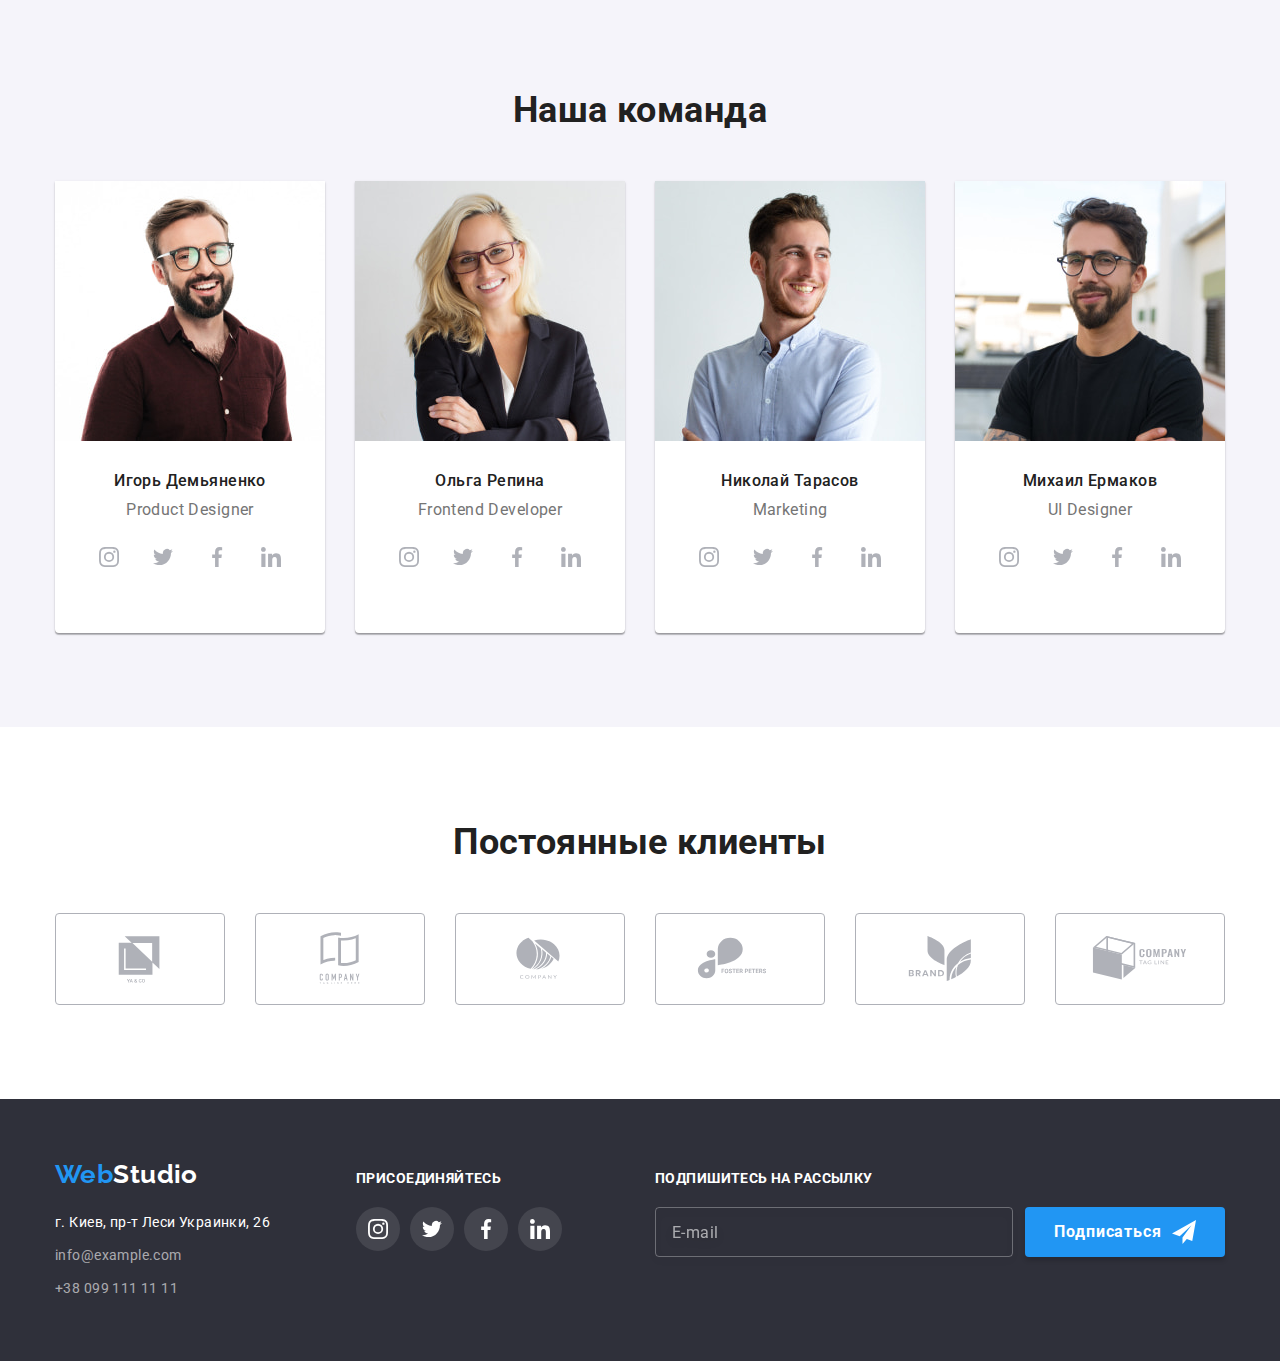
==== commit 985f8620: "mobile menu btn fix" ====
--- a/index.html
+++ b/index.html
@@ -20,10 +20,10 @@
         <nav class="nav">
             <a href="./" class="logo" lang="en"><span class="logo__accent">Web</span>Studio</a>
             <!-- modile modal -->
-            <button class="menu-button is-open" type="button" aria-expanded="false" aria-controls="menu-container" data-menu-button>
+            <button class="menu-button" type="button" aria-expanded="false" aria-controls="menu-container" data-menu-button>
                 <svg width="40" height="40" aria-label="переключатель мобильного меню">
-                    <use class="icon-cross" href="./images/icons.svg#icon-menu"></use>
-                    <use class="icon-menu" href="./images/icons.svg#icon-cross"></use>
+                    <use class="icon-cross" href="./images/icons.svg#icon-cross"></use>
+                    <use class="icon-menu" href="./images/icons.svg#icon-menu"></use>
                 </svg>
             </button>
 
--- a/css/main.min.css
+++ b/css/main.min.css
@@ -1,2 +1,2 @@
-body{font-family:Roboto,sans-serif;font-size:14px;line-height:1.71;letter-spacing:0.03em;color:#757575;background-color:#fff}h1,h2,h3,p{margin:0}img{display:block;min-width:100%;height:auto}.container{margin:0 auto;padding:0 15px}@media screen and (min-width: 480px){.container{width:480px}}@media screen and (min-width: 768px){.container{width:768px}}@media screen and (min-width: 1200px){.container{width:1200px}}.form-button,.menu-button,.modal__close-button,.portfolio-button{display:inline-block;font-family:inherit;cursor:pointer;border:none;border-radius:4px}.social-connect,.site-nav,.contact-nav,.mobile-social-nav,.features,.services,.team-card-set,.clients,.filters,.portfolio,.address__list{list-style:none;margin:0;padding:0}.social-connect__link,.site-nav__link,.contact-nav__link,.mobile-social-nav__link,.portfolio__link,.address__link{text-decoration:none;color:inherit}.visually-hidden{position:absolute;white-space:nowrap;width:1px;height:1px;overflow:hidden;border:0;padding:0;clip:rect(0 0 0 0);-webkit-clip-path:inset(50%);clip-path:inset(50%);margin:-1px}.form-button{margin-right:auto;margin-left:auto;padding:0;width:200px;height:50px;font-weight:700;font-size:16px;line-height:1.88;letter-spacing:0.06em;-webkit-box-shadow:0px 4px 4px rgba(0,0,0,0.15);box-shadow:0px 4px 4px rgba(0,0,0,0.15);color:#fff;background:#2196f3;-webkit-transition:background-color 250ms cubic-bezier(0.4, 0, 0.2, 1);transition:background-color 250ms cubic-bezier(0.4, 0, 0.2, 1)}.form-button:hover,.form-button:focus{background-color:#188ce8}.form-button--apend{margin-left:12px}.form-button--prepend{margin-right:12px}.form-button__icon{width:24px;height:24px;fill:#ffffff}.form-button__icon--prepend{margin-right:10px}.form-button__icon--apend{margin-left:10px}.social-connect{display:-webkit-box;display:-ms-flexbox;display:flex;-webkit-box-pack:center;-ms-flex-pack:center;justify-content:center}.social-connect__item{border-radius:50%;background-color:#fff;-webkit-transition:background-color 250ms cubic-bezier(0.4, 0, 0.2, 1);transition:background-color 250ms cubic-bezier(0.4, 0, 0.2, 1)}.social-connect__item:not(:last-child){margin-right:10px}.social-connect__item--darkmode{background-color:rgba(255,255,255,0.1)}.social-connect__item:hover,.social-connect__item:focus{background-color:#2196f3}.social-connect__link{display:block;height:100%;padding:12px}.social-connect__icon{display:block;fill:#afb1b8;-webkit-transition:fill 250ms cubic-bezier(0.4, 0, 0.2, 1);transition:fill 250ms cubic-bezier(0.4, 0, 0.2, 1)}.social-connect__icon--darkmode{fill:#ffffff}.social-connect__item:hover .social-connect__icon,.social-connect__item:focus .social-connect__icon{fill:#ffffff}.page-header{position:relative;border-bottom:1px solid #ececec;background-color:#fff}@media screen and (max-width: 767px){.nav{display:-webkit-box;display:-ms-flexbox;display:flex;-webkit-box-align:center;-ms-flex-align:center;align-items:center;height:60px}}@media screen and (min-width: 768px){.nav{display:-webkit-box;display:-ms-flexbox;display:flex;-webkit-box-align:center;-ms-flex-align:center;align-items:center}}.menu-button{display:block;padding:0;margin-left:auto;background-color:transparent;z-index:998}@media screen and (min-width: 768px){.menu-button{display:none}}.menu-button .icon-cross{display:none}.menu-button.is-open .icon-cross{display:block}.menu-button.is-open .icon-menu{display:none}@media screen and (max-width: 767px){.menu-container{display:none;position:absolute;top:0;left:0;width:100%;padding:48px 15px 48px 40px;background-color:#fff}.menu-container.is-open{display:block;z-index:996}}@media screen and (min-width: 768px){.menu-container{display:-webkit-box;display:-ms-flexbox;display:flex;-webkit-box-align:center;-ms-flex-align:center;align-items:center;margin-left:auto}}@media screen and (max-width: 767px){.site-nav{margin-bottom:302px}}@media screen and (min-width: 768px){.site-nav{display:-webkit-box;display:-ms-flexbox;display:flex}}@media screen and (max-width: 767px){.site-nav__item:not(:last-child){margin-bottom:32px}}@media screen and (min-width: 768px){.site-nav__item:not(:last-child){margin-right:50px}}.site-nav__link{display:block;font-weight:500;letter-spacing:0.02em;color:#212121;-webkit-transition:color 250ms cubic-bezier(0.4, 0, 0.2, 1);transition:color 250ms cubic-bezier(0.4, 0, 0.2, 1)}@media screen and (max-width: 767px){.site-nav__link{font-size:40px;line-height:1.18}}@media screen and (min-width: 768px){.site-nav__link{padding:32px 0;font-size:14px;line-height:1.14}}.site-nav__link:hover,.site-nav__link:focus{color:#2196f3}.site-nav__link--active{position:relative;color:#2196f3}@media screen and (min-width: 768px){.site-nav__link--active::after{position:absolute;bottom:-1px;left:0;content:'';min-width:100%;height:4px;background-color:#2196f3;border-radius:2px}}@media screen and (max-width: 767px){.contact-nav{margin-bottom:64px;margin-left:auto}}@media screen and (min-width: 768px){.contact-nav{display:-webkit-box;display:-ms-flexbox;display:flex;-webkit-box-orient:vertical;-webkit-box-direction:reverse;-ms-flex-direction:column-reverse;flex-direction:column-reverse;margin-left:84px}}@media screen and (min-width: 1200px){.contact-nav{-webkit-box-orient:horizontal;-webkit-box-direction:reverse;-ms-flex-direction:row-reverse;flex-direction:row-reverse;margin-left:305px}}@media screen and (max-width: 767px){.contact-nav__item:first-child{margin-bottom:32px}.contact-nav__item:first-child .contact-nav__link{color:#2196f3;font-size:34px;line-height:1.18}}@media screen and (min-width: 768px) and (max-width: 1199px){.contact-nav__item:first-child{margin-top:10px}}@media screen and (min-width: 1200px){.contact-nav__item:first-child{margin-left:30px}}.contact-nav__link{font-weight:500;letter-spacing:0.02em;-webkit-transition:color 250ms cubic-bezier(0.4, 0, 0.2, 1);transition:color 250ms cubic-bezier(0.4, 0, 0.2, 1)}@media screen and (max-width: 767px){.contact-nav__link{font-size:24px;line-height:1.17}}@media screen and (min-width: 768px){.contact-nav__link{display:-webkit-box;display:-ms-flexbox;display:flex;-webkit-box-align:center;-ms-flex-align:center;align-items:center;font-size:14px;line-height:1.14}}.contact-nav__link:hover,.contact-nav__link:focus{color:#2196f3}.contact-nav__icon{display:block;margin-right:10px;fill:currentColor}@media screen and (max-width: 767px){.contact-nav__icon{display:none}}.mobile-social-nav{display:-webkit-box;display:-ms-flexbox;display:flex}@media screen and (min-width: 768px){.mobile-social-nav{display:none}}.mobile-social-nav__item{display:-webkit-box;display:-ms-flexbox;display:flex;-webkit-box-align:center;-ms-flex-align:center;align-items:center}.mobile-social-nav__line{margin-right:10px;margin-left:10px}.mobile-social-nav__link{font-style:normal;font-weight:500;font-size:18px;line-height:1.22;letter-spacing:0.02em;color:#2196f3}.logo{display:inline-block;font-family:Raleway,sans-serif;font-weight:700;font-size:26px;line-height:1.2;text-decoration:none;color:#000000}.logo--inverse{color:#ffffff}.logo__accent{color:#2196f3}.hero{padding:118px 0;text-align:center;background-color:#2f303a}@media screen and (min-width: 1200px){.hero{padding:200px 0}}.hero__overlay{margin:0 auto;background-image:-webkit-gradient(linear, left top, right top, from(rgba(47,48,58,0.4)), to(rgba(47,48,58,0.4))),url(../images/hero/hero-480.jpg);background-image:linear-gradient(to right, rgba(47,48,58,0.4), rgba(47,48,58,0.4)),url(../images/hero/hero-480.jpg);background-repeat:no-repeat;background-position:center;background-size:cover}@media screen and (min-device-pixel-ratio: 2), screen and (-webkit-min-device-pixel-ratio: 2), screen and (min-resolution: 192dpi), screen and (min-resolution: 2dppx){.hero__overlay{background-image:-webkit-gradient(linear, left top, right top, from(rgba(47,48,58,0.4)), to(rgba(47,48,58,0.4))),url(../images/hero/hero-480@2x.jpg);background-image:linear-gradient(to right, rgba(47,48,58,0.4), rgba(47,48,58,0.4)),url(../images/hero/hero-480@2x.jpg)}}@media screen and (min-width: 480px){.hero__overlay{max-width:768px;background-image:-webkit-gradient(linear, left top, right top, from(rgba(47,48,58,0.4)), to(rgba(47,48,58,0.4))),url(../images/hero/hero-768.jpg);background-image:linear-gradient(to right, rgba(47,48,58,0.4), rgba(47,48,58,0.4)),url(../images/hero/hero-768.jpg)}}@media screen and (min-width: 480px) and (min-device-pixel-ratio: 2), screen and (min-width: 480px) and (-webkit-min-device-pixel-ratio: 2), screen and (min-width: 480px) and (min-resolution: 192dpi), screen and (min-width: 480px) and (min-resolution: 2dppx){.hero__overlay{background-image:-webkit-gradient(linear, left top, right top, from(rgba(47,48,58,0.4)), to(rgba(47,48,58,0.4))),url(../images/hero/hero-768@2x.jpg);background-image:linear-gradient(to right, rgba(47,48,58,0.4), rgba(47,48,58,0.4)),url(../images/hero/hero-768@2x.jpg)}}@media screen and (min-width: 768px){.hero__overlay{max-width:1600px;background-image:-webkit-gradient(linear, left top, right top, from(rgba(47,48,58,0.4)), to(rgba(47,48,58,0.4))),url(../images/hero/hero-1200.jpg);background-image:linear-gradient(to right, rgba(47,48,58,0.4), rgba(47,48,58,0.4)),url(../images/hero/hero-1200.jpg)}}@media screen and (min-width: 768px) and (min-device-pixel-ratio: 2), screen and (min-width: 768px) and (-webkit-min-device-pixel-ratio: 2), screen and (min-width: 768px) and (min-resolution: 192dpi), screen and (min-width: 768px) and (min-resolution: 2dppx){.hero__overlay{background-image:-webkit-gradient(linear, left top, right top, from(rgba(47,48,58,0.4)), to(rgba(47,48,58,0.4))),url(../images/hero/hero-1200@2x.jpg);background-image:linear-gradient(to right, rgba(47,48,58,0.4), rgba(47,48,58,0.4)),url(../images/hero/hero-1200@2x.jpg)}}.hero__title{margin-bottom:30px;margin-right:auto;margin-left:auto;max-width:360px;font-weight:900;font-size:26px;line-height:1.62;letter-spacing:0.06em;text-transform:uppercase;color:#ffffff}@media screen and (min-width: 1200px){.hero__title{max-width:696px;font-size:44px;line-height:1.36}}.backdrop{position:fixed;left:0;top:0;width:100%;height:100%;background-color:rgba(0,0,0,0.2);opacity:1;-webkit-transition:opacity 250ms cubic-bezier(0.4, 0, 0.2, 1);transition:opacity 250ms cubic-bezier(0.4, 0, 0.2, 1);z-index:999;overflow-y:scroll}.modal{position:relative;left:50%;top:50%;-webkit-transform:translate(-50%, -50%) scale(1);transform:translate(-50%, -50%) scale(1);width:calc(100% - 30px);background-color:#fff;border-radius:4px;-webkit-box-shadow:0px 1px 3px rgba(0,0,0,0.12),0px 1px 1px rgba(0,0,0,0.14),0px 2px 1px rgba(0,0,0,0.2);box-shadow:0px 1px 3px rgba(0,0,0,0.12),0px 1px 1px rgba(0,0,0,0.14),0px 2px 1px rgba(0,0,0,0.2);opacity:1;-webkit-transition:opacity 250ms cubic-bezier(0.4, 0, 0.2, 1),-webkit-transform 250ms cubic-bezier(0.4, 0, 0.2, 1);transition:opacity 250ms cubic-bezier(0.4, 0, 0.2, 1),-webkit-transform 250ms cubic-bezier(0.4, 0, 0.2, 1);transition:transform 250ms cubic-bezier(0.4, 0, 0.2, 1),opacity 250ms cubic-bezier(0.4, 0, 0.2, 1);transition:transform 250ms cubic-bezier(0.4, 0, 0.2, 1),opacity 250ms cubic-bezier(0.4, 0, 0.2, 1),-webkit-transform 250ms cubic-bezier(0.4, 0, 0.2, 1)}@media screen and (min-width: 480px){.modal{width:450px}}@media screen and (min-width: 1200px){.modal{width:528px}}.backdrop.is-hidden .modal{-webkit-transform:translate(-50%, -50%) scale(0.5);transform:translate(-50%, -50%) scale(0.5);opacity:0}.backdrop.is-hidden{opacity:0;visibility:hidden;pointer-events:none}.modal__close-button{position:absolute;right:8px;top:8px;width:30px;height:30px;padding:6px;fill:#000;background-color:transparent;border:1px solid rgba(0,0,0,0.1);border-radius:50%;-webkit-transition:fill 250ms cubic-bezier(0.4, 0, 0.2, 1);transition:fill 250ms cubic-bezier(0.4, 0, 0.2, 1)}.modal__close-button:hover,.modal__close-button:focus{fill:#2196f3}.modal__close-icon{width:100%;height:100%}.form{padding:40px;text-align:center}.form__title{margin-bottom:30px;font-size:20px;line-height:1.5;color:#212121}@media screen and (min-width: 1200px){.form__title{line-height:1.15}}.form__field{position:relative;display:block;margin-bottom:28px;letter-spacing:0.01em}.form__field--end{margin-bottom:20px}.form__label{position:absolute;left:0;top:0;-webkit-transform:translateY(calc(-1 * (100% + 4px)));transform:translateY(calc(-1 * (100% + 4px)));font-size:12px;line-height:1.17}.form__input,.form__textarea{width:100%;height:40px;margin:0;padding-left:42px;padding-right:16px;font-size:14px;line-height:1.14;letter-spacing:0.01em;border:1px solid rgba(33,33,33,0.2);border-radius:4px;color:#212121;-webkit-transition:border 250ms cubic-bezier(0.4, 0, 0.2, 1);transition:border 250ms cubic-bezier(0.4, 0, 0.2, 1)}.form__input:focus-visible,.form__textarea:focus-visible{outline:1px solid #2196f3}.form__field:hover .form__input,.form__field:hover .form__textarea,.form__field:focus .form__input,.form__field:focus .form__textarea{border:1px solid #2196f3}.form__textarea{resize:none;height:120px;padding:12px 16px}.form__textarea::-webkit-input-placeholder{color:rgba(117,117,117,0.5)}.form__textarea:-ms-input-placeholder{color:rgba(117,117,117,0.5)}.form__textarea::-ms-input-placeholder{color:rgba(117,117,117,0.5)}.form__textarea::placeholder{color:rgba(117,117,117,0.5)}.form__icon{position:absolute;top:50%;left:15px;-webkit-transform:translateY(-50%);transform:translateY(-50%);fill:#212121;-webkit-transition:fill 250ms cubic-bezier(0.4, 0, 0.2, 1);transition:fill 250ms cubic-bezier(0.4, 0, 0.2, 1)}.form__field:hover .form__icon,.form__field:focus .form__icon{fill:#2196f3}.form__input:focus-visible+.form__icon,.form__textarea:focus-visible+.form__icon{fill:#2196f3}.checkbox__field{display:-webkit-box;display:-ms-flexbox;display:flex;-webkit-box-align:center;-ms-flex-align:center;align-items:center;-webkit-box-pack:center;-ms-flex-pack:center;justify-content:center;margin-bottom:30px}.checkbox{position:absolute;white-space:nowrap;width:1px;height:1px;overflow:hidden;border:0;padding:0;clip:rect(0 0 0 0);-webkit-clip-path:inset(50%);clip-path:inset(50%);margin:-1px}.checkbox__icon{position:relative;display:block;width:16px;height:15px;border:2px solid #212121;border-radius:2px;-webkit-transition:border-color 250ms cubic-bezier(0.4, 0, 0.2, 1);transition:border-color 250ms cubic-bezier(0.4, 0, 0.2, 1)}.icon-checked{position:absolute;left:-2px;top:-2px;opacity:0;-webkit-transition:opacity 250ms cubic-bezier(0.4, 0, 0.2, 1);transition:opacity 250ms cubic-bezier(0.4, 0, 0.2, 1)}.checkbox:checked+.checkbox__icon .icon-checked{opacity:1}.checkbox:checked+.checkbox__icon{border-color:#2196f3}.checkbox__label{margin-left:8px;font-size:12px;line-height:1.17}.checkbox__link{color:#2196f3;font-size:12px;line-height:1.17;-webkit-text-decoration-line:underline;text-decoration-line:underline}.section{padding:60px 0}@media screen and (min-width: 1200px){.section{padding:94px 0}}.section__title{margin-bottom:50px;font-size:36px;line-height:1.167;text-align:center;color:#212121}.features__section{padding-bottom:0}@media screen and (min-width: 768px){.features{display:-webkit-box;display:-ms-flexbox;display:flex;-ms-flex-wrap:wrap;flex-wrap:wrap;margin-left:calc(-1 * 30px);margin-top:calc(-1 * 30px)}}@media screen and (min-width: 768px){.features__item{-ms-flex-preferred-size:calc(100% / 2 - 30px);flex-basis:calc(100% / 2 - 30px);margin-left:30px;margin-top:30px}}@media screen and (min-width: 1200px){.features__item{-ms-flex-preferred-size:calc(100% / 4 - 30px);flex-basis:calc(100% / 4 - 30px);margin-left:30px;margin-top:30px}}@media screen and (max-width: 768px){.features__item{margin-bottom:30px}}.features__icon-bgc{display:-webkit-box;display:-ms-flexbox;display:flex;-webkit-box-pack:center;-ms-flex-pack:center;justify-content:center;-webkit-box-align:center;-ms-flex-align:center;align-items:center;height:120px;margin-bottom:30px;background-color:#f5f4fa}.features__icon{width:70px;height:70px}.features__title{margin-bottom:10px;font-size:14px;line-height:1.14;text-transform:uppercase;color:#212121}@media screen and (max-width: 767px){.features__title{text-align:center}}@media screen and (max-width: 1199px){.services__section{display:none}}.services{display:-webkit-box;display:-ms-flexbox;display:flex}.services__item{position:relative;text-align:center}.services__item:not(:last-child){margin-right:30px}.services__item::before{position:absolute;bottom:0;left:0;content:'';display:inline-block;min-height:70px;width:100%;padding:27px 0;background-color:rgba(47,48,58,0.8)}.services__name{position:absolute;bottom:0;left:0;display:block;width:100%;padding:27px 0;font-weight:700;line-height:1.14;text-transform:uppercase;text-align:center;color:#ffffff}.team__section{background-color:#f5f4fa}@media screen and (min-width: 768px){.team-card-set{display:-webkit-box;display:-ms-flexbox;display:flex;-ms-flex-wrap:wrap;flex-wrap:wrap;margin-left:calc(-1 * 30px);margin-top:calc(-1 * 30px)}}.team-member{background-color:#fff;-webkit-box-shadow:0px 1px 3px rgba(0,0,0,0.12),0px 1px 1px rgba(0,0,0,0.14),0px 2px 1px rgba(0,0,0,0.2);box-shadow:0px 1px 3px rgba(0,0,0,0.12),0px 1px 1px rgba(0,0,0,0.14),0px 2px 1px rgba(0,0,0,0.2);border-radius:0px 0px 4px 4px}@media screen and (max-width: 767px){.team-member{margin-bottom:30px}}@media screen and (min-width: 768px){.team-member{-ms-flex-preferred-size:calc(100% / 2 - 30px);flex-basis:calc(100% / 2 - 30px);margin-left:30px;margin-top:30px}}@media screen and (min-width: 1200px){.team-member{-ms-flex-preferred-size:calc(100% / 4 - 30px);flex-basis:calc(100% / 4 - 30px);margin-left:30px;margin-top:30px}}.team-member__meta{padding-top:30px;padding-bottom:30px}.team-member__name{margin-bottom:10px;font-weight:500;font-size:16px;line-height:1.19;text-align:center;color:#212121}.team-member__position{margin-bottom:16px;font-weight:400;font-size:16px;line-height:1.19;text-align:center}.clients{display:-webkit-box;display:-ms-flexbox;display:flex;-ms-flex-wrap:wrap;flex-wrap:wrap;margin-left:calc(-1 * 30px);margin-top:calc(-1 * 30px);-webkit-box-pack:center;-ms-flex-pack:center;justify-content:center}.clients__item{min-width:170px;height:92px}@media screen and (max-width: 767px){.clients__item{-ms-flex-preferred-size:calc(100% / 2 - 30px);flex-basis:calc(100% / 2 - 30px);margin-left:30px;margin-top:30px}}@media screen and (min-width: 768px){.clients__item{-ms-flex-preferred-size:calc(100% / 3 - 30px);flex-basis:calc(100% / 3 - 30px);margin-left:30px;margin-top:30px}}@media screen and (min-width: 1200px){.clients__item{-ms-flex-preferred-size:calc(100% / 6 - 30px);flex-basis:calc(100% / 6 - 30px);margin-left:30px;margin-top:30px}}.clients__link{display:-webkit-box;display:-ms-flexbox;display:flex;-webkit-box-pack:center;-ms-flex-pack:center;justify-content:center;-webkit-box-align:center;-ms-flex-align:center;align-items:center;height:92px;fill:#afb1b8;border:1px solid #afb1b8;border-radius:4px;-webkit-transition:border 250ms cubic-bezier(0.4, 0, 0.2, 1);transition:border 250ms cubic-bezier(0.4, 0, 0.2, 1)}.clients__link:hover,.clients__link:focus{border:1px solid #2196f3}.clients__icon{width:106px;height:60px;-webkit-transition:fill 250ms cubic-bezier(0.4, 0, 0.2, 1);transition:fill 250ms cubic-bezier(0.4, 0, 0.2, 1)}.clients__link:hover .clients__icon,.clients__link:focus .clients__icon{fill:#2196f3}.filters{display:-webkit-box;display:-ms-flexbox;display:flex;-ms-flex-wrap:wrap;flex-wrap:wrap;margin-bottom:50px}@media screen and (max-width: 767px){.filters{-ms-flex-line-pack:justify;align-content:space-between;height:91px}}@media screen and (min-width: 768px){.filters{-webkit-box-pack:center;-ms-flex-pack:center;justify-content:center}}.filters__item:not(:last-child){margin-right:8px}.portfolio-button{-ms-flex-negative:0;flex-shrink:0;padding:6px 22px;font-weight:500;font-size:16px;line-height:1.62;text-align:center;color:#212121;background-color:#f5f4fa;-webkit-transition:color 250ms cubic-bezier(0.4, 0, 0.2, 1),background-color 250ms cubic-bezier(0.4, 0, 0.2, 1),-webkit-box-shadow 250ms cubic-bezier(0.4, 0, 0.2, 1);transition:color 250ms cubic-bezier(0.4, 0, 0.2, 1),background-color 250ms cubic-bezier(0.4, 0, 0.2, 1),-webkit-box-shadow 250ms cubic-bezier(0.4, 0, 0.2, 1);transition:color 250ms cubic-bezier(0.4, 0, 0.2, 1),background-color 250ms cubic-bezier(0.4, 0, 0.2, 1),box-shadow 250ms cubic-bezier(0.4, 0, 0.2, 1);transition:color 250ms cubic-bezier(0.4, 0, 0.2, 1),background-color 250ms cubic-bezier(0.4, 0, 0.2, 1),box-shadow 250ms cubic-bezier(0.4, 0, 0.2, 1),-webkit-box-shadow 250ms cubic-bezier(0.4, 0, 0.2, 1)}.portfolio-button:hover,.portfolio-button:focus{color:#fff;background-color:#2196f3;-webkit-box-shadow:0px 3px 1px rgba(0,0,0,0.1),0px 1px 2px rgba(0,0,0,0.08),0px 2px 2px rgba(0,0,0,0.12);box-shadow:0px 3px 1px rgba(0,0,0,0.1),0px 1px 2px rgba(0,0,0,0.08),0px 2px 2px rgba(0,0,0,0.12)}@media screen and (min-width: 768px){.portfolio{display:-webkit-box;display:-ms-flexbox;display:flex;-ms-flex-wrap:wrap;flex-wrap:wrap;margin-left:calc(-1 * 30px);margin-top:calc(-1 * 30px)}}.portfolio__item{-webkit-transition:-webkit-box-shadow 250ms cubic-bezier(0.4, 0, 0.2, 1);transition:-webkit-box-shadow 250ms cubic-bezier(0.4, 0, 0.2, 1);transition:box-shadow 250ms cubic-bezier(0.4, 0, 0.2, 1);transition:box-shadow 250ms cubic-bezier(0.4, 0, 0.2, 1), -webkit-box-shadow 250ms cubic-bezier(0.4, 0, 0.2, 1)}@media screen and (max-width: 767px){.portfolio__item:not(:last-child){margin-bottom:30px}}@media screen and (min-width: 768px){.portfolio__item{-ms-flex-preferred-size:calc(100% / 2 - 30px);flex-basis:calc(100% / 2 - 30px);margin-left:30px;margin-top:30px}}@media screen and (min-width: 1200px){.portfolio__item{-ms-flex-preferred-size:calc(100% / 3 - 30px);flex-basis:calc(100% / 3 - 30px);margin-left:30px;margin-top:30px}}.portfolio__item:hover,.portfolio__itemfocus{-webkit-box-shadow:0px 1px 1px rgba(0,0,0,0.12),0px 4px 4px rgba(0,0,0,0.06),1px 4px 6px rgba(0,0,0,0.16);box-shadow:0px 1px 1px rgba(0,0,0,0.12),0px 4px 4px rgba(0,0,0,0.06),1px 4px 6px rgba(0,0,0,0.16)}.portfolio__thumb{position:relative;overflow:hidden}@media screen and (min-width: 480px){.portfolio__img{width:100%}}.portfolio__overlay{position:absolute;left:0;top:0;-webkit-transform:translatey(100%);transform:translatey(100%);width:100%;height:100%;padding:63px 24px;background-color:rgba(33,150,243,0.9);-webkit-transition:-webkit-transform 250ms cubic-bezier(0.4, 0, 0.2, 1);transition:-webkit-transform 250ms cubic-bezier(0.4, 0, 0.2, 1);transition:transform 250ms cubic-bezier(0.4, 0, 0.2, 1);transition:transform 250ms cubic-bezier(0.4, 0, 0.2, 1), -webkit-transform 250ms cubic-bezier(0.4, 0, 0.2, 1)}.portfolio__item:hover .portfolio__overlay,.portfolio__item:focus .portfolio__overlay{-webkit-transform:translateX(0);transform:translateX(0)}.portfolio__content{font-size:18px;line-height:1.56;color:#ffffff}.portfolio__meta{padding:20px 24px;border-bottom:1px solid #eeeeee;border-left:1px solid #eeeeee;border-right:1px solid #eeeeee}.portfolio__name{font-size:18px;line-height:2;letter-spacing:0.06em;color:#212121}.portfolio__branch{font-size:16px;line-height:1.87}.page-footer{padding-top:60px;padding-bottom:60px;color:#fff;background-color:#2f303a;text-align:center}@media screen and (min-width: 1200px){.page-footer{text-align:left}}@media screen and (min-width: 768px){.page-footer__container{display:-webkit-box;display:-ms-flexbox;display:flex;-ms-flex-wrap:wrap;flex-wrap:wrap;-webkit-box-align:baseline;-ms-flex-align:baseline;align-items:baseline}}@media screen and (min-width: 1200px){.page-footer__container{-ms-flex-wrap:no-wrap;flex-wrap:no-wrap}}.footer-column__title{margin-bottom:20px;font-size:14px;line-height:1.14;text-transform:uppercase}@media screen and (min-width: 768px) and (max-width: 1199px){.footer-column-address{width:232px;margin-left:61px}}@media screen and (min-width: 1200px){.footer-column-address{width:231px}}.address{margin-top:20px}.address__item:not(:first-child){color:rgba(255,255,255,0.6)}.address__item:not(:last-child){margin-bottom:9px}.address__link{font-style:normal;-webkit-transition:color 250ms cubic-bezier(0.4, 0, 0.2, 1);transition:color 250ms cubic-bezier(0.4, 0, 0.2, 1)}.address__link:hover,.address__link:focus{color:#2196f3}@media screen and (max-width: 767px){.footer-column-social{margin-top:60px}}@media screen and (min-width: 768px){.footer-column-social{margin-left:165px}}@media screen and (min-width: 1200px){.footer-column-social{margin-left:70px}}.footer-column-form{margin-top:60px}@media screen and (min-width: 768px){.footer-column-form{margin-left:166px;width:450px}}@media screen and (min-width: 1200px){.footer-column-form{margin-left:auto;width:570px}}@media screen and (min-width: 1200px){.footer-form{display:-webkit-box;display:-ms-flexbox;display:flex}}.footer-form__field{display:inline-block;width:100%}@media screen and (max-width: 1199px){.footer-form__field{margin-bottom:20px}}.footer-form__input{width:358px;height:50px;padding-left:16px;padding-right:16px;margin:0;font-size:16px;line-height:1.25;letter-spacing:0.03em;border:1px solid rgba(255,255,255,0.3);-webkit-filter:drop-shadow(0px 4px 4px rgba(0,0,0,0.15));filter:drop-shadow(0px 4px 4px rgba(0,0,0,0.15));border-radius:4px;color:inherit;background-color:transparent}.footer-form__input::-webkit-input-placeholder{color:rgba(255,255,255,0.6)}.footer-form__input:-ms-input-placeholder{color:rgba(255,255,255,0.6)}.footer-form__input::-ms-input-placeholder{color:rgba(255,255,255,0.6)}.footer-form__input::placeholder{color:rgba(255,255,255,0.6)}.footer__form-button{display:-webkit-inline-box;display:-ms-inline-flexbox;display:inline-flex;-webkit-box-align:center;-ms-flex-align:center;align-items:center;-webkit-box-pack:center;-ms-flex-pack:center;justify-content:center;-ms-flex-negative:0;flex-shrink:0;margin-left:12px;margin-right:0}
+body{font-family:Roboto,sans-serif;font-size:14px;line-height:1.71;letter-spacing:0.03em;color:#757575;background-color:#fff}h1,h2,h3,p{margin:0}img{display:block;max-width:100%;height:auto}.container{margin:0 auto;padding:0 15px}@media screen and (min-width: 480px){.container{width:480px}}@media screen and (min-width: 768px){.container{width:768px}}@media screen and (min-width: 1200px){.container{width:1200px}}.form-button,.menu-button,.modal__close-button,.portfolio-button{display:inline-block;font-family:inherit;cursor:pointer;border:none;border-radius:4px}.social-connect,.site-nav,.contact-nav,.mobile-social-nav,.features,.services,.team-card-set,.clients,.filters,.portfolio,.address__list{list-style:none;margin:0;padding:0}.social-connect__link,.site-nav__link,.contact-nav__link,.mobile-social-nav__link,.portfolio__link,.address__link{text-decoration:none;color:inherit}.visually-hidden{position:absolute;white-space:nowrap;width:1px;height:1px;overflow:hidden;border:0;padding:0;clip:rect(0 0 0 0);-webkit-clip-path:inset(50%);clip-path:inset(50%);margin:-1px}.form-button{margin-right:auto;margin-left:auto;padding:0;width:200px;height:50px;font-weight:700;font-size:16px;line-height:1.88;letter-spacing:0.06em;-webkit-box-shadow:0px 4px 4px rgba(0,0,0,0.15);box-shadow:0px 4px 4px rgba(0,0,0,0.15);color:#fff;background:#2196f3;-webkit-transition:background-color 250ms cubic-bezier(0.4, 0, 0.2, 1);transition:background-color 250ms cubic-bezier(0.4, 0, 0.2, 1)}.form-button:hover,.form-button:focus{background-color:#188ce8}.form-button--apend{margin-left:12px}.form-button--prepend{margin-right:12px}.form-button__icon{width:24px;height:24px;fill:#ffffff}.form-button__icon--prepend{margin-right:10px}.form-button__icon--apend{margin-left:10px}.social-connect{display:-webkit-box;display:-ms-flexbox;display:flex;-webkit-box-pack:center;-ms-flex-pack:center;justify-content:center}.social-connect__item{border-radius:50%;background-color:#fff;-webkit-transition:background-color 250ms cubic-bezier(0.4, 0, 0.2, 1);transition:background-color 250ms cubic-bezier(0.4, 0, 0.2, 1)}.social-connect__item:not(:last-child){margin-right:10px}.social-connect__item--darkmode{background-color:rgba(255,255,255,0.1)}.social-connect__item:hover,.social-connect__item:focus{background-color:#2196f3}.social-connect__link{display:block;height:100%;padding:12px}.social-connect__icon{display:block;fill:#afb1b8;-webkit-transition:fill 250ms cubic-bezier(0.4, 0, 0.2, 1);transition:fill 250ms cubic-bezier(0.4, 0, 0.2, 1)}.social-connect__icon--darkmode{fill:#ffffff}.social-connect__item:hover .social-connect__icon,.social-connect__item:focus .social-connect__icon{fill:#ffffff}.page-header{position:relative;height:60px;border-bottom:1px solid #ececec;background-color:#fff}@media screen and (min-width: 768px){.page-header{height:80px}}@media screen and (max-width: 767px){.nav{display:-webkit-box;display:-ms-flexbox;display:flex;-webkit-box-align:center;-ms-flex-align:center;align-items:center;height:59px}}@media screen and (min-width: 768px){.nav{display:-webkit-box;display:-ms-flexbox;display:flex;-webkit-box-align:center;-ms-flex-align:center;align-items:center}}.menu-button{display:block;padding:0;margin-left:auto;background-color:transparent;z-index:998}.menu-button .icon-cross{display:none}.menu-button.is-open .icon-cross{display:block}.menu-button.is-open .icon-menu{display:none}.menu-button:hover,.menu-button:focus{fill:#2196f3}@media screen and (min-width: 768px){.menu-button{display:none}}@media screen and (max-width: 767px){.menu-container{display:none;position:absolute;top:0;left:0;width:100%;padding:48px 15px 48px 40px;background-color:#fff}.menu-container.is-open{display:block;z-index:996}}@media screen and (min-width: 768px){.menu-container{display:-webkit-box;display:-ms-flexbox;display:flex;-webkit-box-align:center;-ms-flex-align:center;align-items:center;margin-left:auto}}@media screen and (max-width: 767px){.site-nav{margin-bottom:302px}}@media screen and (min-width: 768px){.site-nav{display:-webkit-box;display:-ms-flexbox;display:flex}}@media screen and (max-width: 767px){.site-nav__item:not(:last-child){margin-bottom:32px}}@media screen and (min-width: 768px){.site-nav__item:not(:last-child){margin-right:50px}}.site-nav__link{display:block;font-weight:500;letter-spacing:0.02em;color:#212121;-webkit-transition:color 250ms cubic-bezier(0.4, 0, 0.2, 1);transition:color 250ms cubic-bezier(0.4, 0, 0.2, 1)}@media screen and (max-width: 767px){.site-nav__link{font-size:40px;line-height:1.18}}@media screen and (min-width: 768px){.site-nav__link{padding-top:32px;padding-bottom:31px;font-size:14px;line-height:1.14}}.site-nav__link:hover,.site-nav__link:focus{color:#2196f3}.site-nav__link--active{position:relative;color:#2196f3}@media screen and (min-width: 768px){.site-nav__link--active::after{position:absolute;bottom:-1px;left:0;content:'';min-width:100%;height:4px;background-color:#2196f3;border-radius:2px}}@media screen and (max-width: 767px){.contact-nav{margin-bottom:64px;margin-left:auto}}@media screen and (min-width: 768px){.contact-nav{display:-webkit-box;display:-ms-flexbox;display:flex;-webkit-box-orient:vertical;-webkit-box-direction:reverse;-ms-flex-direction:column-reverse;flex-direction:column-reverse;margin-left:84px}}@media screen and (min-width: 1200px){.contact-nav{-webkit-box-orient:horizontal;-webkit-box-direction:reverse;-ms-flex-direction:row-reverse;flex-direction:row-reverse;margin-left:305px}}@media screen and (max-width: 767px){.contact-nav__item:first-child{margin-bottom:32px}.contact-nav__item:first-child .contact-nav__link{color:#2196f3;font-size:34px;line-height:1.18}}@media screen and (min-width: 768px) and (max-width: 1199px){.contact-nav__item:first-child{margin-top:10px}}@media screen and (min-width: 1200px){.contact-nav__item:first-child{margin-left:30px}}.contact-nav__link{font-weight:500;letter-spacing:0.02em;-webkit-transition:color 250ms cubic-bezier(0.4, 0, 0.2, 1);transition:color 250ms cubic-bezier(0.4, 0, 0.2, 1)}@media screen and (max-width: 767px){.contact-nav__link{font-size:24px;line-height:1.17}}@media screen and (min-width: 768px){.contact-nav__link{display:-webkit-box;display:-ms-flexbox;display:flex;-webkit-box-align:center;-ms-flex-align:center;align-items:center;font-size:12px;line-height:1.167}}@media screen and (min-width: 1200px){.contact-nav__link{font-size:14px;line-height:1.14}}.contact-nav__link:hover,.contact-nav__link:focus{color:#2196f3}.contact-nav__icon{display:block;margin-right:10px;fill:currentColor}@media screen and (max-width: 767px){.contact-nav__icon{display:none}}.mobile-social-nav{display:-webkit-box;display:-ms-flexbox;display:flex}@media screen and (min-width: 768px){.mobile-social-nav{display:none}}.mobile-social-nav__item{display:-webkit-box;display:-ms-flexbox;display:flex;-webkit-box-align:center;-ms-flex-align:center;align-items:center}.mobile-social-nav__line{margin-right:10px;margin-left:10px}.mobile-social-nav__link{font-style:normal;font-weight:500;font-size:18px;line-height:1.22;letter-spacing:0.02em;color:#2196f3}.logo{display:inline-block;font-family:Raleway,sans-serif;font-weight:700;font-size:24px;line-height:1.17;text-decoration:none;color:#000000}@media screen and (min-width: 1200px){.logo{font-size:26px;line-height:1.2}}.logo--inverse{color:#ffffff}.logo__accent{color:#2196f3}.hero{padding:118px 0;text-align:center;background-color:#2f303a}@media screen and (min-width: 1200px){.hero{padding:200px 0}}.hero__overlay{margin:0 auto;background-image:-webkit-gradient(linear, left top, right top, from(rgba(47,48,58,0.4)), to(rgba(47,48,58,0.4))),url(../images/hero/hero-480.jpg);background-image:linear-gradient(to right, rgba(47,48,58,0.4), rgba(47,48,58,0.4)),url(../images/hero/hero-480.jpg);background-repeat:no-repeat;background-position:center;background-size:cover}@media screen and (min-device-pixel-ratio: 2), screen and (-webkit-min-device-pixel-ratio: 2), screen and (min-resolution: 192dpi), screen and (min-resolution: 2dppx){.hero__overlay{background-image:-webkit-gradient(linear, left top, right top, from(rgba(47,48,58,0.4)), to(rgba(47,48,58,0.4))),url(../images/hero/hero-480@2x.jpg);background-image:linear-gradient(to right, rgba(47,48,58,0.4), rgba(47,48,58,0.4)),url(../images/hero/hero-480@2x.jpg)}}@media screen and (min-width: 480px){.hero__overlay{max-width:768px;background-image:-webkit-gradient(linear, left top, right top, from(rgba(47,48,58,0.4)), to(rgba(47,48,58,0.4))),url(../images/hero/hero-768.jpg);background-image:linear-gradient(to right, rgba(47,48,58,0.4), rgba(47,48,58,0.4)),url(../images/hero/hero-768.jpg)}}@media screen and (min-width: 480px) and (min-device-pixel-ratio: 2), screen and (min-width: 480px) and (-webkit-min-device-pixel-ratio: 2), screen and (min-width: 480px) and (min-resolution: 192dpi), screen and (min-width: 480px) and (min-resolution: 2dppx){.hero__overlay{background-image:-webkit-gradient(linear, left top, right top, from(rgba(47,48,58,0.4)), to(rgba(47,48,58,0.4))),url(../images/hero/hero-768@2x.jpg);background-image:linear-gradient(to right, rgba(47,48,58,0.4), rgba(47,48,58,0.4)),url(../images/hero/hero-768@2x.jpg)}}@media screen and (min-width: 768px){.hero__overlay{max-width:1600px;background-image:-webkit-gradient(linear, left top, right top, from(rgba(47,48,58,0.4)), to(rgba(47,48,58,0.4))),url(../images/hero/hero-1200.jpg);background-image:linear-gradient(to right, rgba(47,48,58,0.4), rgba(47,48,58,0.4)),url(../images/hero/hero-1200.jpg)}}@media screen and (min-width: 768px) and (min-device-pixel-ratio: 2), screen and (min-width: 768px) and (-webkit-min-device-pixel-ratio: 2), screen and (min-width: 768px) and (min-resolution: 192dpi), screen and (min-width: 768px) and (min-resolution: 2dppx){.hero__overlay{background-image:-webkit-gradient(linear, left top, right top, from(rgba(47,48,58,0.4)), to(rgba(47,48,58,0.4))),url(../images/hero/hero-1200@2x.jpg);background-image:linear-gradient(to right, rgba(47,48,58,0.4), rgba(47,48,58,0.4)),url(../images/hero/hero-1200@2x.jpg)}}.hero__title{margin-bottom:30px;margin-right:auto;margin-left:auto;max-width:360px;font-weight:900;font-size:26px;line-height:1.62;letter-spacing:0.06em;text-transform:uppercase;color:#ffffff}@media screen and (min-width: 1200px){.hero__title{max-width:696px;font-size:44px;line-height:1.36}}.backdrop{position:fixed;left:0;top:0;width:100%;height:100%;background-color:rgba(0,0,0,0.2);opacity:1;-webkit-transition:opacity 250ms cubic-bezier(0.4, 0, 0.2, 1);transition:opacity 250ms cubic-bezier(0.4, 0, 0.2, 1);z-index:999;overflow-y:scroll}.modal{position:relative;left:50%;top:50%;-webkit-transform:translate(-50%, -50%) scale(1);transform:translate(-50%, -50%) scale(1);width:calc(100% - 30px);background-color:#fff;border-radius:4px;-webkit-box-shadow:0px 1px 3px rgba(0,0,0,0.12),0px 1px 1px rgba(0,0,0,0.14),0px 2px 1px rgba(0,0,0,0.2);box-shadow:0px 1px 3px rgba(0,0,0,0.12),0px 1px 1px rgba(0,0,0,0.14),0px 2px 1px rgba(0,0,0,0.2);opacity:1;-webkit-transition:opacity 250ms cubic-bezier(0.4, 0, 0.2, 1),-webkit-transform 250ms cubic-bezier(0.4, 0, 0.2, 1);transition:opacity 250ms cubic-bezier(0.4, 0, 0.2, 1),-webkit-transform 250ms cubic-bezier(0.4, 0, 0.2, 1);transition:transform 250ms cubic-bezier(0.4, 0, 0.2, 1),opacity 250ms cubic-bezier(0.4, 0, 0.2, 1);transition:transform 250ms cubic-bezier(0.4, 0, 0.2, 1),opacity 250ms cubic-bezier(0.4, 0, 0.2, 1),-webkit-transform 250ms cubic-bezier(0.4, 0, 0.2, 1)}@media screen and (min-width: 480px){.modal{width:450px}}@media screen and (min-width: 1200px){.modal{width:528px}}.backdrop.is-hidden .modal{-webkit-transform:translate(-50%, -50%) scale(0.5);transform:translate(-50%, -50%) scale(0.5);opacity:0}.backdrop.is-hidden{opacity:0;visibility:hidden;pointer-events:none}.modal__close-button{position:absolute;right:8px;top:8px;width:30px;height:30px;padding:6px;fill:#000;background-color:transparent;border:1px solid rgba(0,0,0,0.1);border-radius:50%;-webkit-transition:fill 250ms cubic-bezier(0.4, 0, 0.2, 1);transition:fill 250ms cubic-bezier(0.4, 0, 0.2, 1)}.modal__close-button:hover,.modal__close-button:focus{fill:#2196f3}.modal__close-icon{width:100%;height:100%}.form{padding:40px;text-align:center}.form__title{margin-bottom:30px;font-size:20px;line-height:1.5;color:#212121}@media screen and (min-width: 1200px){.form__title{line-height:1.15}}.form__field{position:relative;display:block;margin-bottom:28px;letter-spacing:0.01em}.form__field--end{margin-bottom:20px}.form__label{position:absolute;left:0;top:0;-webkit-transform:translateY(calc(-1 * (100% + 4px)));transform:translateY(calc(-1 * (100% + 4px)));font-size:12px;line-height:1.17}.form__input,.form__textarea{width:100%;height:40px;margin:0;padding-left:42px;padding-right:16px;font-size:14px;line-height:1.14;letter-spacing:0.01em;border:1px solid rgba(33,33,33,0.2);border-radius:4px;color:#212121;-webkit-transition:border 250ms cubic-bezier(0.4, 0, 0.2, 1);transition:border 250ms cubic-bezier(0.4, 0, 0.2, 1)}.form__input:focus-visible,.form__textarea:focus-visible{outline:1px solid #2196f3}.form__field:hover .form__input,.form__field:hover .form__textarea,.form__field:focus .form__input,.form__field:focus .form__textarea{border:1px solid #2196f3}.form__textarea{resize:none;height:120px;padding:12px 16px}.form__textarea::-webkit-input-placeholder{color:rgba(117,117,117,0.5)}.form__textarea:-ms-input-placeholder{color:rgba(117,117,117,0.5)}.form__textarea::-ms-input-placeholder{color:rgba(117,117,117,0.5)}.form__textarea::placeholder{color:rgba(117,117,117,0.5)}.form__icon{position:absolute;top:50%;left:15px;-webkit-transform:translateY(-50%);transform:translateY(-50%);fill:#212121;-webkit-transition:fill 250ms cubic-bezier(0.4, 0, 0.2, 1);transition:fill 250ms cubic-bezier(0.4, 0, 0.2, 1)}.form__field:hover .form__icon,.form__field:focus .form__icon{fill:#2196f3}.form__input:focus-visible+.form__icon,.form__textarea:focus-visible+.form__icon{fill:#2196f3}.checkbox__field{display:-webkit-box;display:-ms-flexbox;display:flex;-webkit-box-align:center;-ms-flex-align:center;align-items:center;-webkit-box-pack:center;-ms-flex-pack:center;justify-content:center;margin-bottom:30px}.checkbox{position:absolute;white-space:nowrap;width:1px;height:1px;overflow:hidden;border:0;padding:0;clip:rect(0 0 0 0);-webkit-clip-path:inset(50%);clip-path:inset(50%);margin:-1px}.checkbox__icon{position:relative;display:block;width:16px;height:15px;border:2px solid #212121;border-radius:2px;-webkit-transition:border-color 250ms cubic-bezier(0.4, 0, 0.2, 1);transition:border-color 250ms cubic-bezier(0.4, 0, 0.2, 1)}.icon-checked{position:absolute;left:-2px;top:-2px;opacity:0;-webkit-transition:opacity 250ms cubic-bezier(0.4, 0, 0.2, 1);transition:opacity 250ms cubic-bezier(0.4, 0, 0.2, 1)}.checkbox:checked+.checkbox__icon .icon-checked{opacity:1}.checkbox:checked+.checkbox__icon{border-color:#2196f3}.checkbox__label{margin-left:8px;font-size:12px;line-height:1.17}.checkbox__link{color:#2196f3;font-size:12px;line-height:1.17;-webkit-text-decoration-line:underline;text-decoration-line:underline}.section{padding:60px 0}@media screen and (min-width: 1200px){.section{padding:94px 0}}.section__title{margin-bottom:30px;font-size:28px;line-height:1.18;text-align:center;color:#212121}@media screen and (min-width: 1200px){.section__title{margin-bottom:50px;font-size:36px;line-height:1.167}}@media screen and (min-width: 1200px){.features__section{padding-bottom:0}}@media screen and (min-width: 768px){.features{display:-webkit-box;display:-ms-flexbox;display:flex;-ms-flex-wrap:wrap;flex-wrap:wrap;margin-left:calc(-1 * 30px);margin-top:calc(-1 * 30px)}}@media screen and (min-width: 768px){.features__item{-ms-flex-preferred-size:calc(100% / 2 - 30px);flex-basis:calc(100% / 2 - 30px);margin-left:30px;margin-top:30px}}@media screen and (min-width: 1200px){.features__item{-ms-flex-preferred-size:calc(100% / 4 - 30px);flex-basis:calc(100% / 4 - 30px);margin-left:30px;margin-top:30px}}@media screen and (max-width: 768px){.features__item{margin-bottom:30px}}.features__icon-bgc{display:-webkit-box;display:-ms-flexbox;display:flex;-webkit-box-pack:center;-ms-flex-pack:center;justify-content:center;-webkit-box-align:center;-ms-flex-align:center;align-items:center;height:120px;margin-bottom:30px;background-color:#f5f4fa}.features__icon{width:70px;height:70px}.features__title{margin-bottom:10px;font-size:14px;line-height:1.14;text-transform:uppercase;color:#212121}@media screen and (max-width: 767px){.features__title{text-align:center}}@media screen and (max-width: 1199px){.services__section{display:none}}.services{display:-webkit-box;display:-ms-flexbox;display:flex}.services__item{position:relative;text-align:center}.services__item:not(:last-child){margin-right:30px}.services__item::before{position:absolute;bottom:0;left:0;content:'';display:inline-block;min-height:70px;width:100%;padding:27px 0;background-color:rgba(47,48,58,0.8)}.services__name{position:absolute;bottom:0;left:0;display:block;width:100%;padding:27px 0;font-weight:700;line-height:1.14;text-transform:uppercase;text-align:center;color:#ffffff}.team__section{background-color:#f5f4fa}@media screen and (min-width: 768px){.team-card-set{display:-webkit-box;display:-ms-flexbox;display:flex;-ms-flex-wrap:wrap;flex-wrap:wrap;margin-left:calc(-1 * 30px);margin-top:calc(-1 * 30px)}}.team-member{background-color:#fff;-webkit-box-shadow:0px 1px 3px rgba(0,0,0,0.12),0px 1px 1px rgba(0,0,0,0.14),0px 2px 1px rgba(0,0,0,0.2);box-shadow:0px 1px 3px rgba(0,0,0,0.12),0px 1px 1px rgba(0,0,0,0.14),0px 2px 1px rgba(0,0,0,0.2);border-radius:0px 0px 4px 4px}@media screen and (max-width: 767px){.team-member:not(:last-child){margin-bottom:30px}}@media screen and (min-width: 768px){.team-member{-ms-flex-preferred-size:calc(100% / 2 - 30px);flex-basis:calc(100% / 2 - 30px);margin-left:30px;margin-top:30px}}@media screen and (min-width: 1200px){.team-member{-ms-flex-preferred-size:calc(100% / 4 - 30px);flex-basis:calc(100% / 4 - 30px);margin-left:30px;margin-top:30px}}.team-member__meta{padding-top:30px;padding-bottom:24px}@media screen and (min-width: 1200px){.team-member__meta{margin-bottom:30px}}.team-member__name{margin-bottom:10px;font-weight:500;font-size:16px;line-height:1.19;text-align:center;color:#212121}.team-member__position{margin-bottom:16px;font-weight:400;font-size:16px;line-height:1.19;text-align:center}.clients{display:-webkit-box;display:-ms-flexbox;display:flex;-ms-flex-wrap:wrap;flex-wrap:wrap;margin-left:calc(-1 * 30px);margin-top:calc(-1 * 30px);-webkit-box-pack:center;-ms-flex-pack:center;justify-content:center}.clients__item{min-width:170px;height:92px}@media screen and (max-width: 767px){.clients__item{-ms-flex-preferred-size:calc(100% / 2 - 30px);flex-basis:calc(100% / 2 - 30px);margin-left:30px;margin-top:30px}}@media screen and (min-width: 768px){.clients__item{-ms-flex-preferred-size:calc(100% / 3 - 30px);flex-basis:calc(100% / 3 - 30px);margin-left:30px;margin-top:30px}}@media screen and (min-width: 1200px){.clients__item{-ms-flex-preferred-size:calc(100% / 6 - 30px);flex-basis:calc(100% / 6 - 30px);margin-left:30px;margin-top:30px}}.clients__link{display:-webkit-box;display:-ms-flexbox;display:flex;-webkit-box-pack:center;-ms-flex-pack:center;justify-content:center;-webkit-box-align:center;-ms-flex-align:center;align-items:center;height:92px;fill:#afb1b8;border:1px solid #afb1b8;border-radius:4px;-webkit-transition:border 250ms cubic-bezier(0.4, 0, 0.2, 1);transition:border 250ms cubic-bezier(0.4, 0, 0.2, 1)}.clients__link:hover,.clients__link:focus{border:1px solid #2196f3}.clients__icon{width:106px;height:60px;-webkit-transition:fill 250ms cubic-bezier(0.4, 0, 0.2, 1);transition:fill 250ms cubic-bezier(0.4, 0, 0.2, 1)}.clients__link:hover .clients__icon,.clients__link:focus .clients__icon{fill:#2196f3}.filters{display:-webkit-box;display:-ms-flexbox;display:flex;-ms-flex-wrap:wrap;flex-wrap:wrap;margin-bottom:40px}@media screen and (max-width: 388px){.filters{-ms-flex-line-pack:justify;align-content:space-between;height:144px}}@media screen and (min-width: 389px) and (max-width: 767px){.filters{-ms-flex-line-pack:justify;align-content:space-between;height:91px}}@media screen and (min-width: 768px){.filters{-webkit-box-pack:center;-ms-flex-pack:center;justify-content:center;margin-bottom:30px}}@media screen and (min-width: 1200px){.filters{margin-bottom:50px}}.filters__item:not(:last-child){margin-right:8px}.portfolio-button{-ms-flex-negative:0;flex-shrink:0;padding:6px 22px;font-weight:500;font-size:16px;line-height:1.62;text-align:center;color:#212121;background-color:#f5f4fa;-webkit-transition:color 250ms cubic-bezier(0.4, 0, 0.2, 1),background-color 250ms cubic-bezier(0.4, 0, 0.2, 1),-webkit-box-shadow 250ms cubic-bezier(0.4, 0, 0.2, 1);transition:color 250ms cubic-bezier(0.4, 0, 0.2, 1),background-color 250ms cubic-bezier(0.4, 0, 0.2, 1),-webkit-box-shadow 250ms cubic-bezier(0.4, 0, 0.2, 1);transition:color 250ms cubic-bezier(0.4, 0, 0.2, 1),background-color 250ms cubic-bezier(0.4, 0, 0.2, 1),box-shadow 250ms cubic-bezier(0.4, 0, 0.2, 1);transition:color 250ms cubic-bezier(0.4, 0, 0.2, 1),background-color 250ms cubic-bezier(0.4, 0, 0.2, 1),box-shadow 250ms cubic-bezier(0.4, 0, 0.2, 1),-webkit-box-shadow 250ms cubic-bezier(0.4, 0, 0.2, 1)}.portfolio-button:hover,.portfolio-button:focus{color:#fff;background-color:#2196f3;-webkit-box-shadow:0px 3px 1px rgba(0,0,0,0.1),0px 1px 2px rgba(0,0,0,0.08),0px 2px 2px rgba(0,0,0,0.12);box-shadow:0px 3px 1px rgba(0,0,0,0.1),0px 1px 2px rgba(0,0,0,0.08),0px 2px 2px rgba(0,0,0,0.12)}@media screen and (min-width: 768px){.portfolio{display:-webkit-box;display:-ms-flexbox;display:flex;-ms-flex-wrap:wrap;flex-wrap:wrap;margin-left:calc(-1 * 30px);margin-top:calc(-1 * 30px)}}.portfolio__item{-webkit-transition:-webkit-box-shadow 250ms cubic-bezier(0.4, 0, 0.2, 1);transition:-webkit-box-shadow 250ms cubic-bezier(0.4, 0, 0.2, 1);transition:box-shadow 250ms cubic-bezier(0.4, 0, 0.2, 1);transition:box-shadow 250ms cubic-bezier(0.4, 0, 0.2, 1), -webkit-box-shadow 250ms cubic-bezier(0.4, 0, 0.2, 1)}@media screen and (max-width: 767px){.portfolio__item:not(:last-child){margin-bottom:30px}}@media screen and (min-width: 768px){.portfolio__item{-ms-flex-preferred-size:calc(100% / 2 - 30px);flex-basis:calc(100% / 2 - 30px);margin-left:30px;margin-top:30px}}@media screen and (min-width: 1200px){.portfolio__item{-ms-flex-preferred-size:calc(100% / 3 - 30px);flex-basis:calc(100% / 3 - 30px);margin-left:30px;margin-top:30px}}.portfolio__item:hover,.portfolio__itemfocus{-webkit-box-shadow:0px 1px 1px rgba(0,0,0,0.12),0px 4px 4px rgba(0,0,0,0.06),1px 4px 6px rgba(0,0,0,0.16);box-shadow:0px 1px 1px rgba(0,0,0,0.12),0px 4px 4px rgba(0,0,0,0.06),1px 4px 6px rgba(0,0,0,0.16)}.portfolio__thumb{position:relative;overflow:hidden}@media screen and (min-width: 480px){.portfolio__img{width:100%}}.portfolio__overlay{position:absolute;left:0;top:0;-webkit-transform:translatey(100%);transform:translatey(100%);width:100%;height:100%;padding:63px 24px;background-color:rgba(33,150,243,0.9);-webkit-transition:-webkit-transform 250ms cubic-bezier(0.4, 0, 0.2, 1);transition:-webkit-transform 250ms cubic-bezier(0.4, 0, 0.2, 1);transition:transform 250ms cubic-bezier(0.4, 0, 0.2, 1);transition:transform 250ms cubic-bezier(0.4, 0, 0.2, 1), -webkit-transform 250ms cubic-bezier(0.4, 0, 0.2, 1)}.portfolio__item:hover .portfolio__overlay,.portfolio__item:focus .portfolio__overlay{-webkit-transform:translateX(0);transform:translateX(0)}.portfolio__content{font-size:18px;line-height:1.56;color:#ffffff}.portfolio__meta{padding:20px 24px;border-bottom:1px solid #eeeeee;border-left:1px solid #eeeeee;border-right:1px solid #eeeeee}.portfolio__name{font-size:18px;line-height:2;letter-spacing:0.06em;color:#212121}.portfolio__branch{font-size:16px;line-height:1.87}.page-footer{padding-top:60px;padding-bottom:60px;color:#fff;background-color:#2f303a;text-align:center}@media screen and (min-width: 1200px){.page-footer{text-align:left}}@media screen and (min-width: 768px){.page-footer__container{display:-webkit-box;display:-ms-flexbox;display:flex;-ms-flex-wrap:wrap;flex-wrap:wrap;-webkit-box-align:baseline;-ms-flex-align:baseline;align-items:baseline}}@media screen and (min-width: 1200px){.page-footer__container{-ms-flex-wrap:no-wrap;flex-wrap:no-wrap}}.footer-column__title{margin-bottom:20px;font-size:14px;line-height:1.14;text-transform:uppercase}@media screen and (min-width: 768px) and (max-width: 1199px){.footer-column-address{width:232px;margin-left:61px}}@media screen and (min-width: 1200px){.footer-column-address{width:231px}}.address{margin-top:20px}.address__item:not(:first-child){color:rgba(255,255,255,0.6)}.address__item:not(:last-child){margin-bottom:8px}@media screen and (min-width: 1200px){.address__item:not(:last-child){margin-bottom:9px}}.address__link{font-style:normal;-webkit-transition:color 250ms cubic-bezier(0.4, 0, 0.2, 1);transition:color 250ms cubic-bezier(0.4, 0, 0.2, 1)}.address__link:hover,.address__link:focus{color:#2196f3}@media screen and (max-width: 767px){.footer-column-social{margin-top:60px}}@media screen and (min-width: 768px){.footer-column-social{margin-left:165px}}@media screen and (min-width: 1200px){.footer-column-social{margin-left:70px}}.footer-column-form{margin-top:60px}@media screen and (min-width: 768px){.footer-column-form{margin-left:166px;width:450px}}@media screen and (min-width: 1200px){.footer-column-form{margin-top:0;margin-left:auto;width:570px}}@media screen and (min-width: 1200px){.footer-form{display:-webkit-box;display:-ms-flexbox;display:flex}}.footer-form__field{display:inline-block;width:100%}@media screen and (max-width: 1199px){.footer-form__field{margin-bottom:20px}}.footer-form__input{max-width:450px;height:50px;padding-left:16px;padding-right:16px;margin:0;font-size:16px;line-height:1.25;letter-spacing:0.03em;border:1px solid rgba(255,255,255,0.3);-webkit-filter:drop-shadow(0px 4px 4px rgba(0,0,0,0.15));filter:drop-shadow(0px 4px 4px rgba(0,0,0,0.15));border-radius:4px;color:inherit;background-color:transparent}@media screen and (min-width: 480px){.footer-form__input{width:450px}}@media screen and (min-width: 1200px){.footer-form__input{width:358px}}.footer-form__input::-webkit-input-placeholder{color:rgba(255,255,255,0.6)}.footer-form__input:-ms-input-placeholder{color:rgba(255,255,255,0.6)}.footer-form__input::-ms-input-placeholder{color:rgba(255,255,255,0.6)}.footer-form__input::placeholder{color:rgba(255,255,255,0.6)}.footer__form-button{display:-webkit-inline-box;display:-ms-inline-flexbox;display:inline-flex;-webkit-box-align:center;-ms-flex-align:center;align-items:center;-webkit-box-pack:center;-ms-flex-pack:center;justify-content:center;-ms-flex-negative:0;flex-shrink:0;margin-left:12px;margin-right:0}
 /*# sourceMappingURL=main.min.css.map */